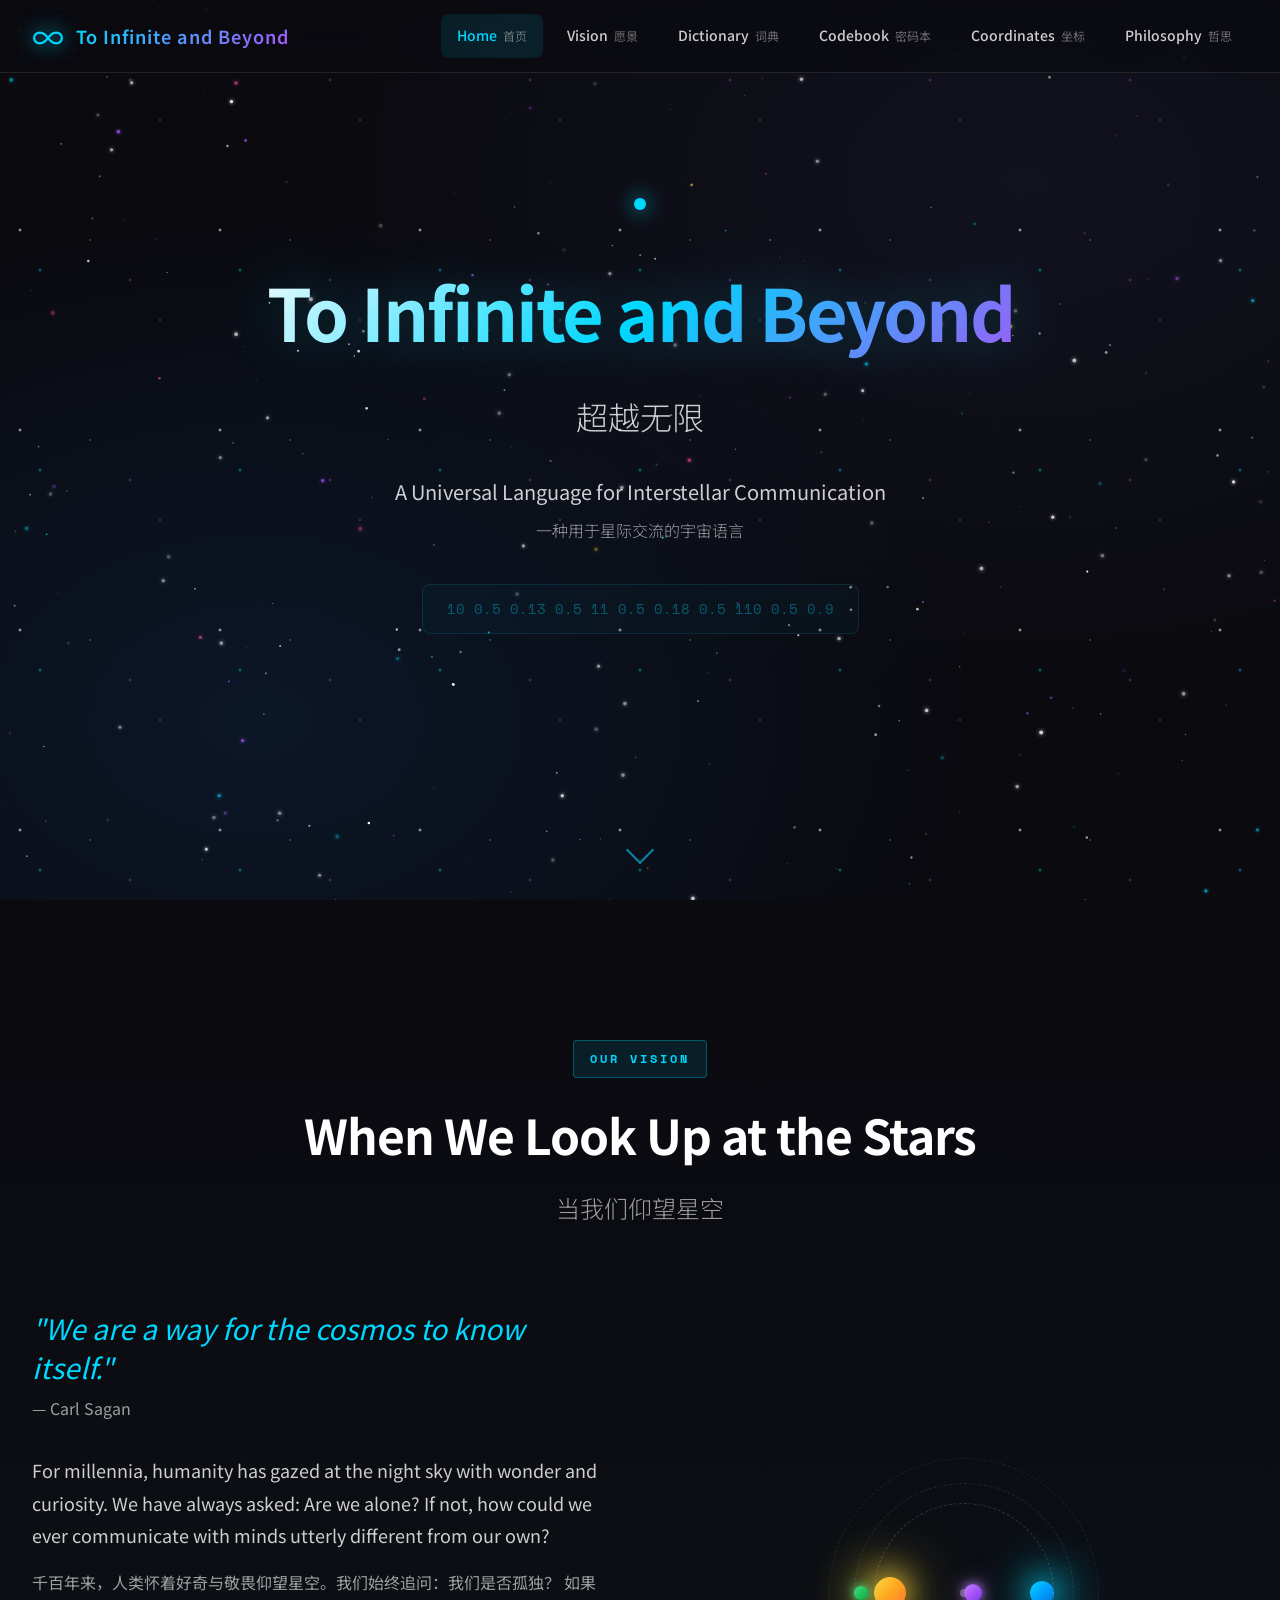
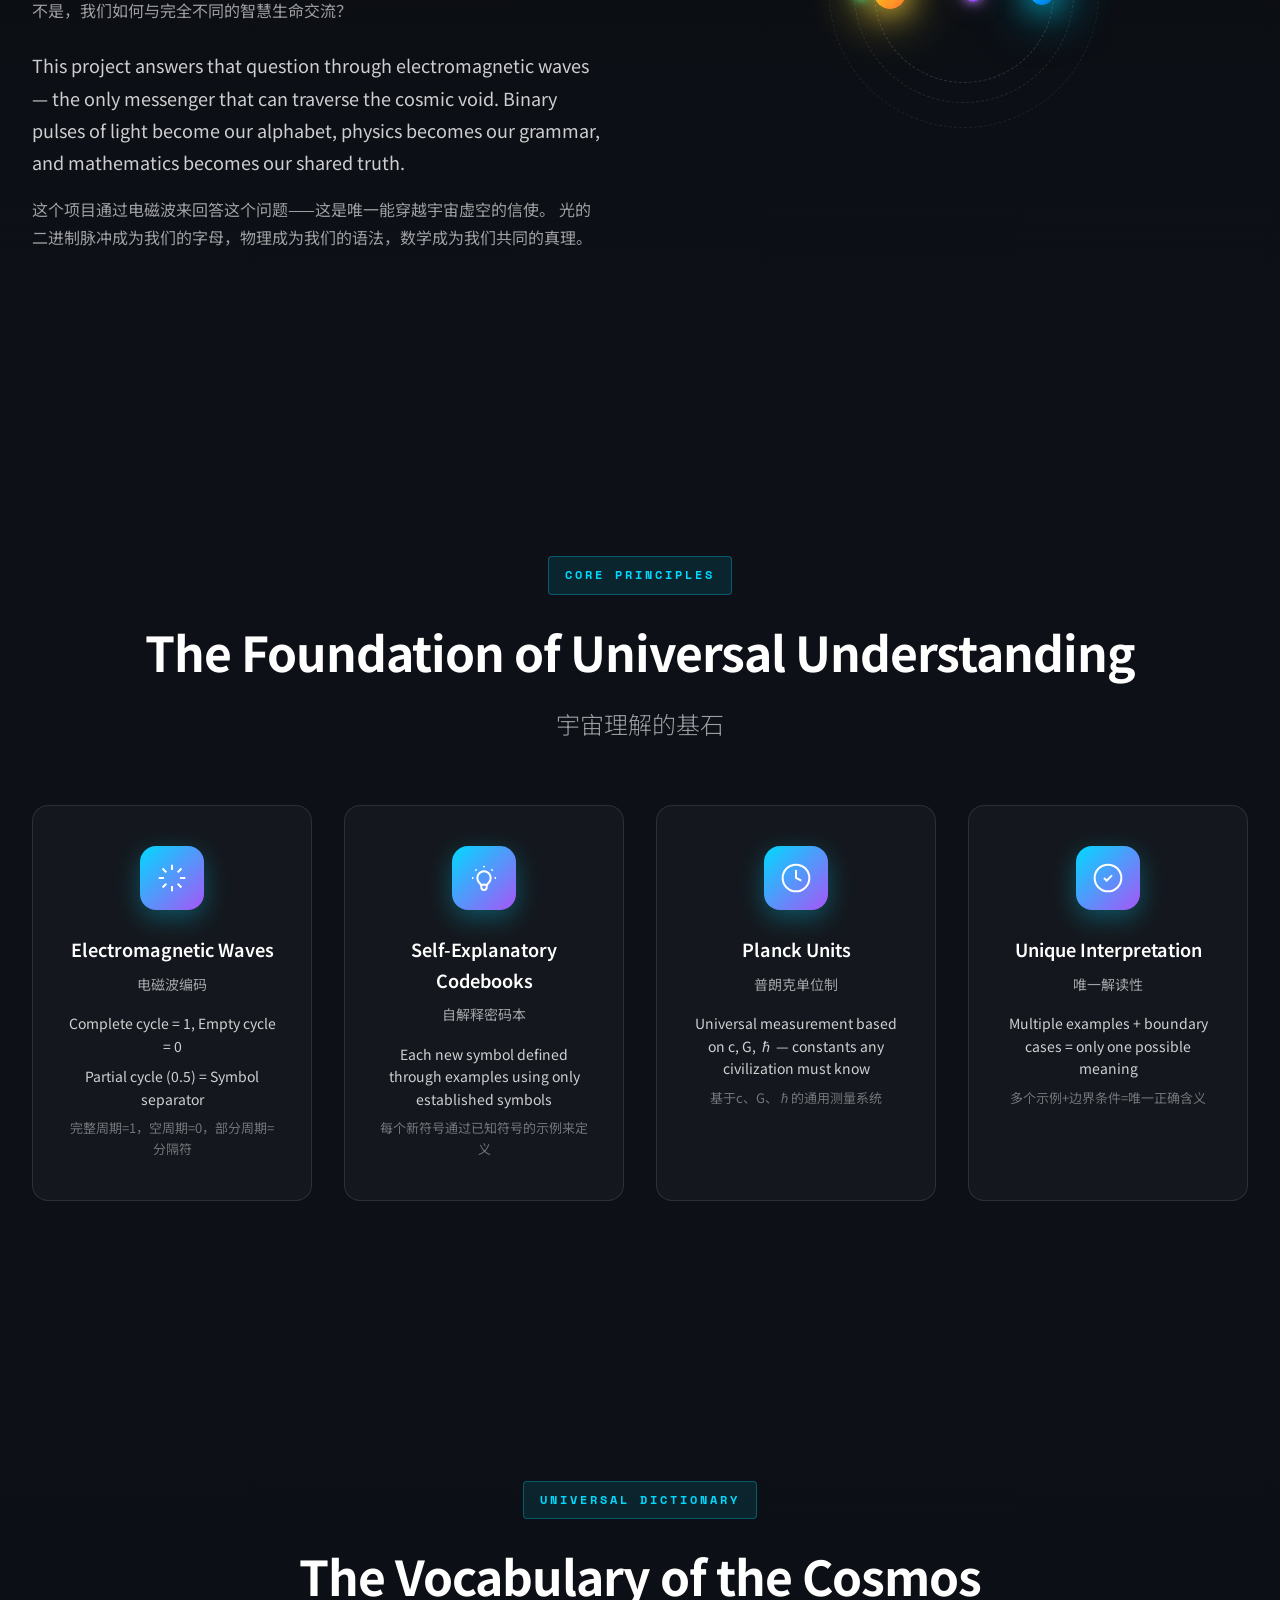
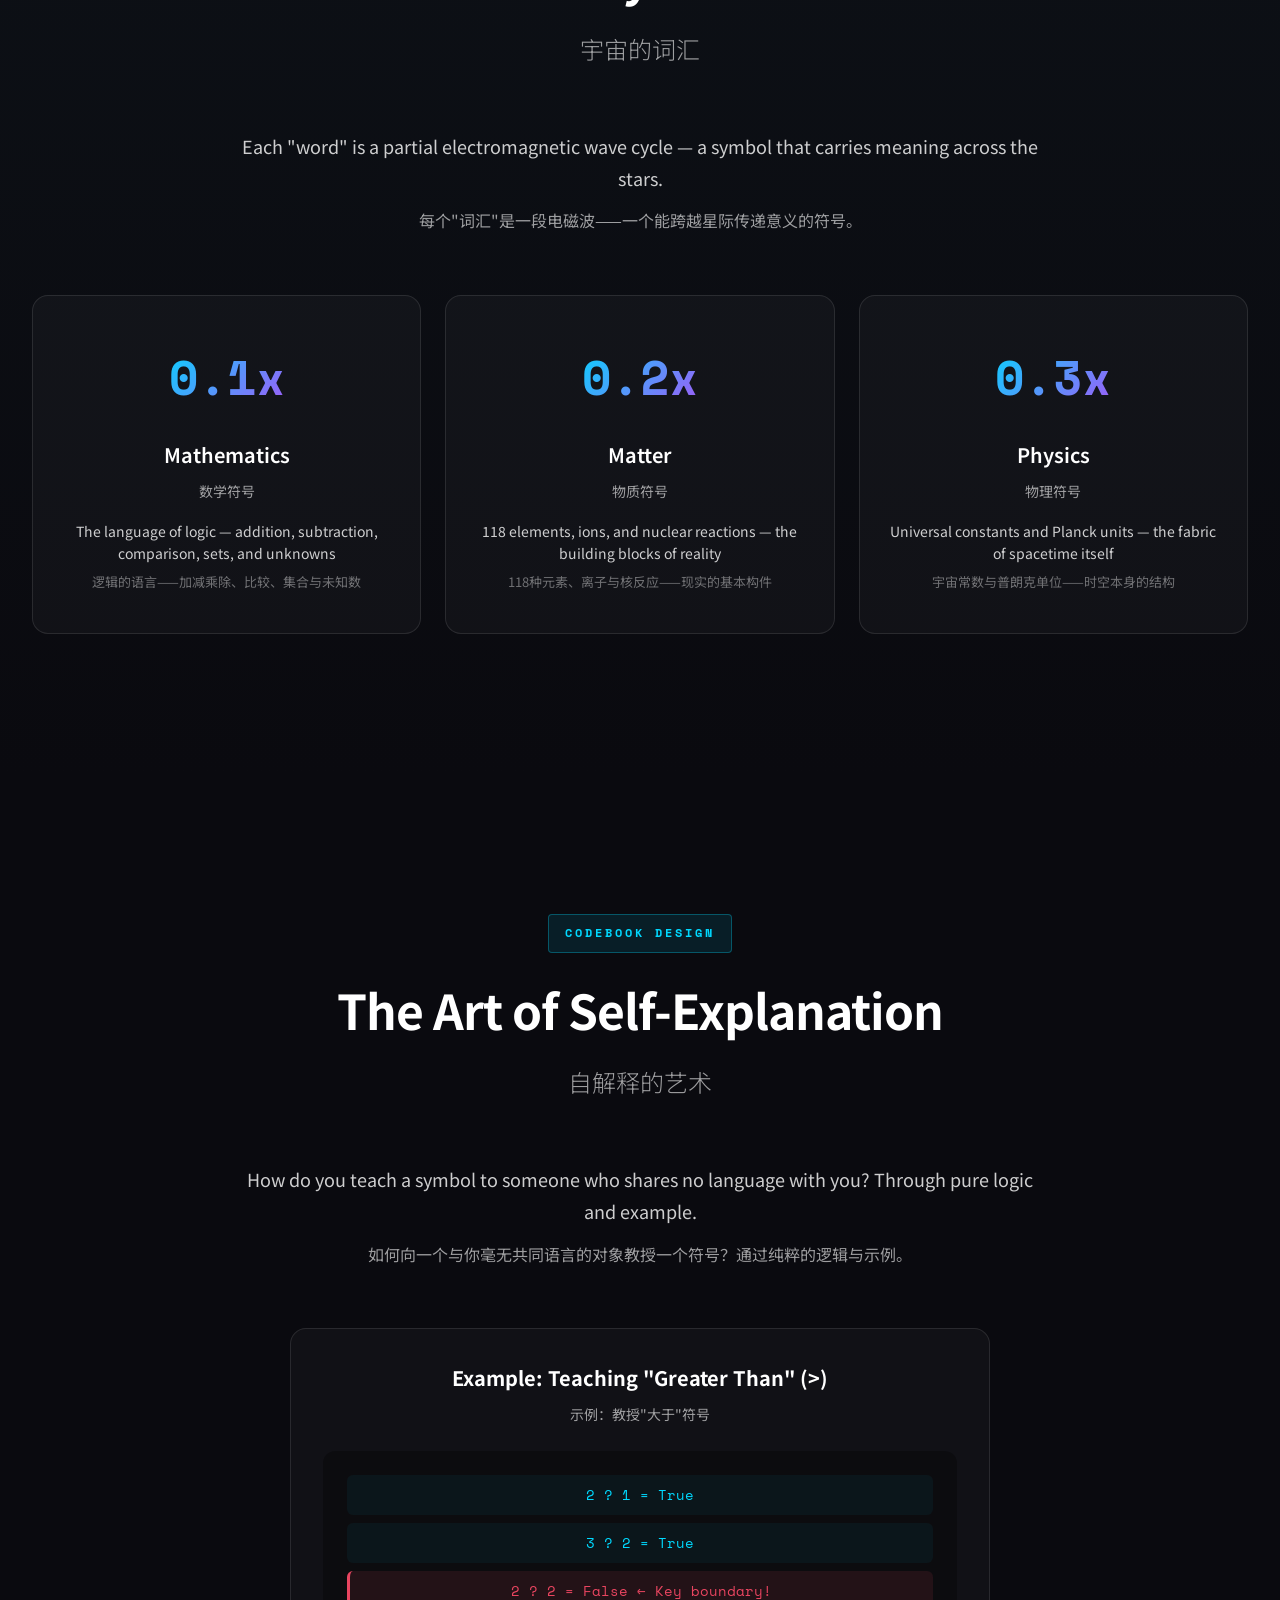
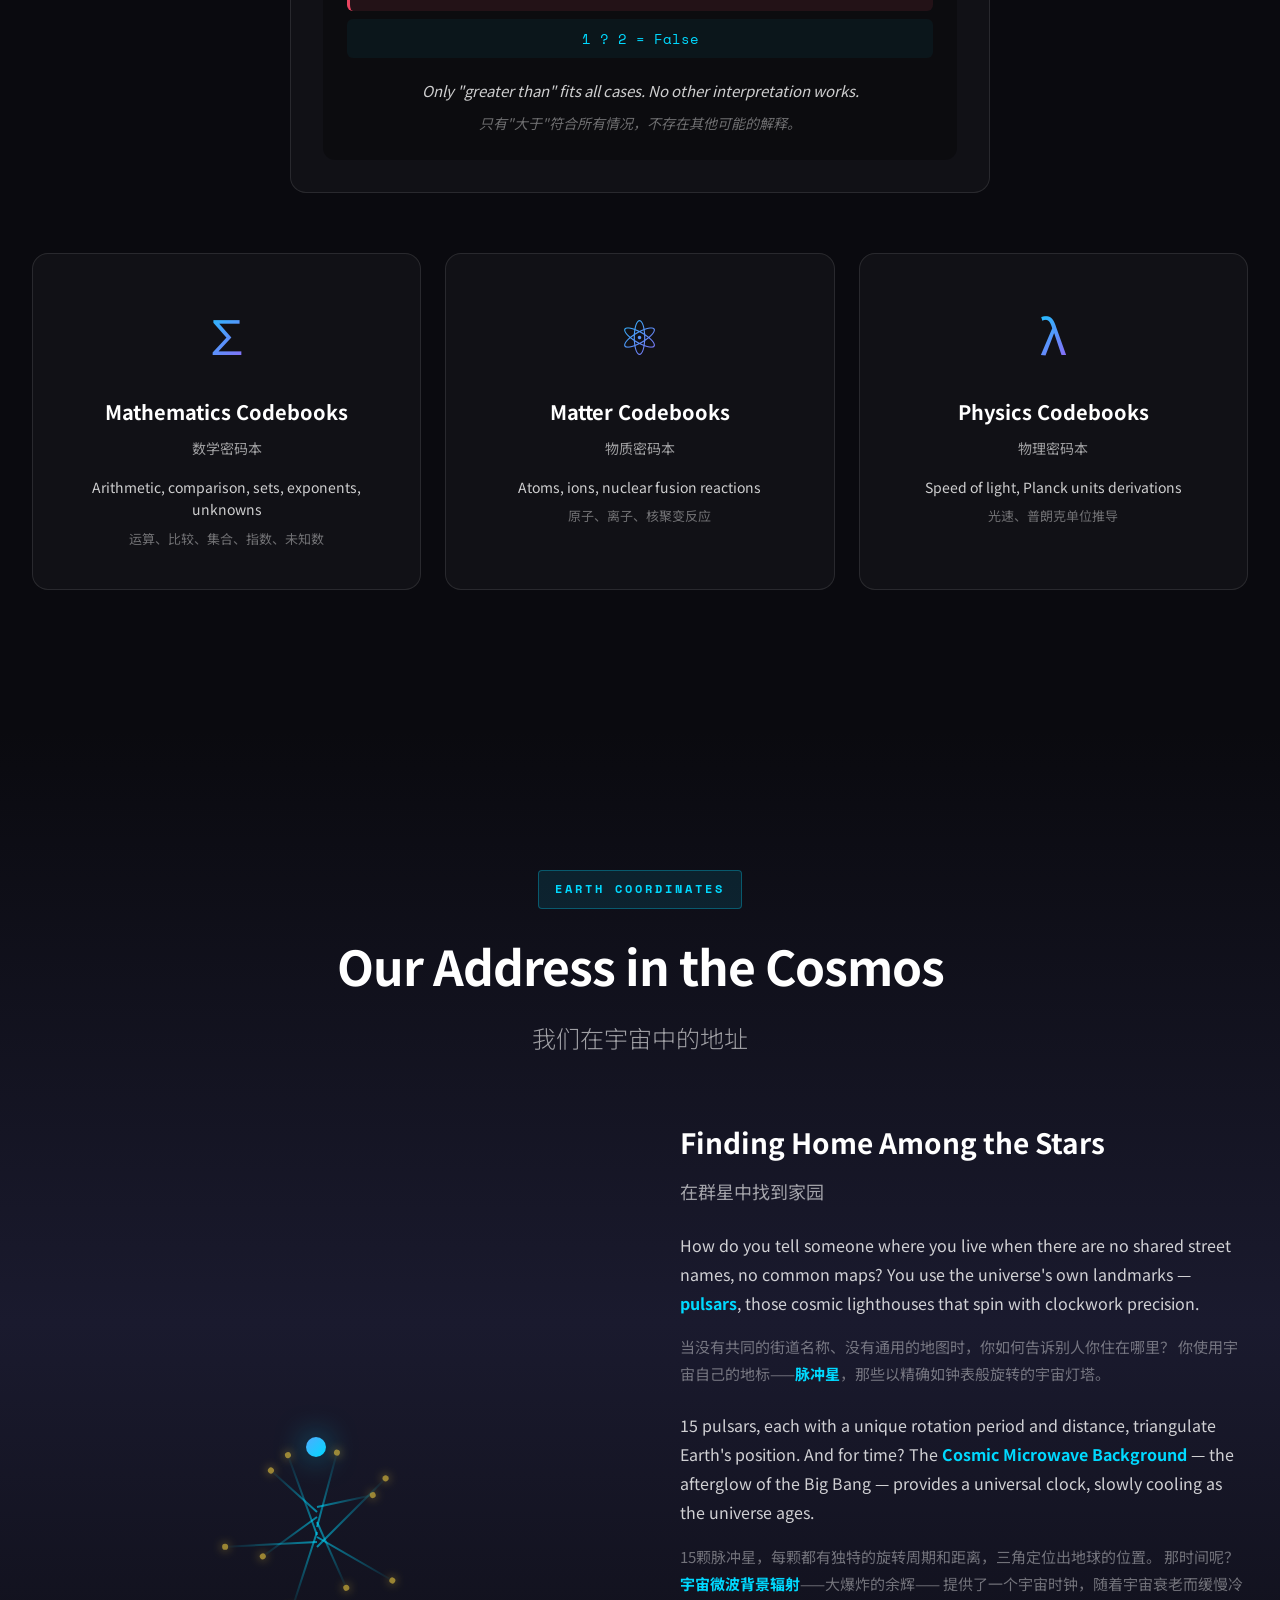
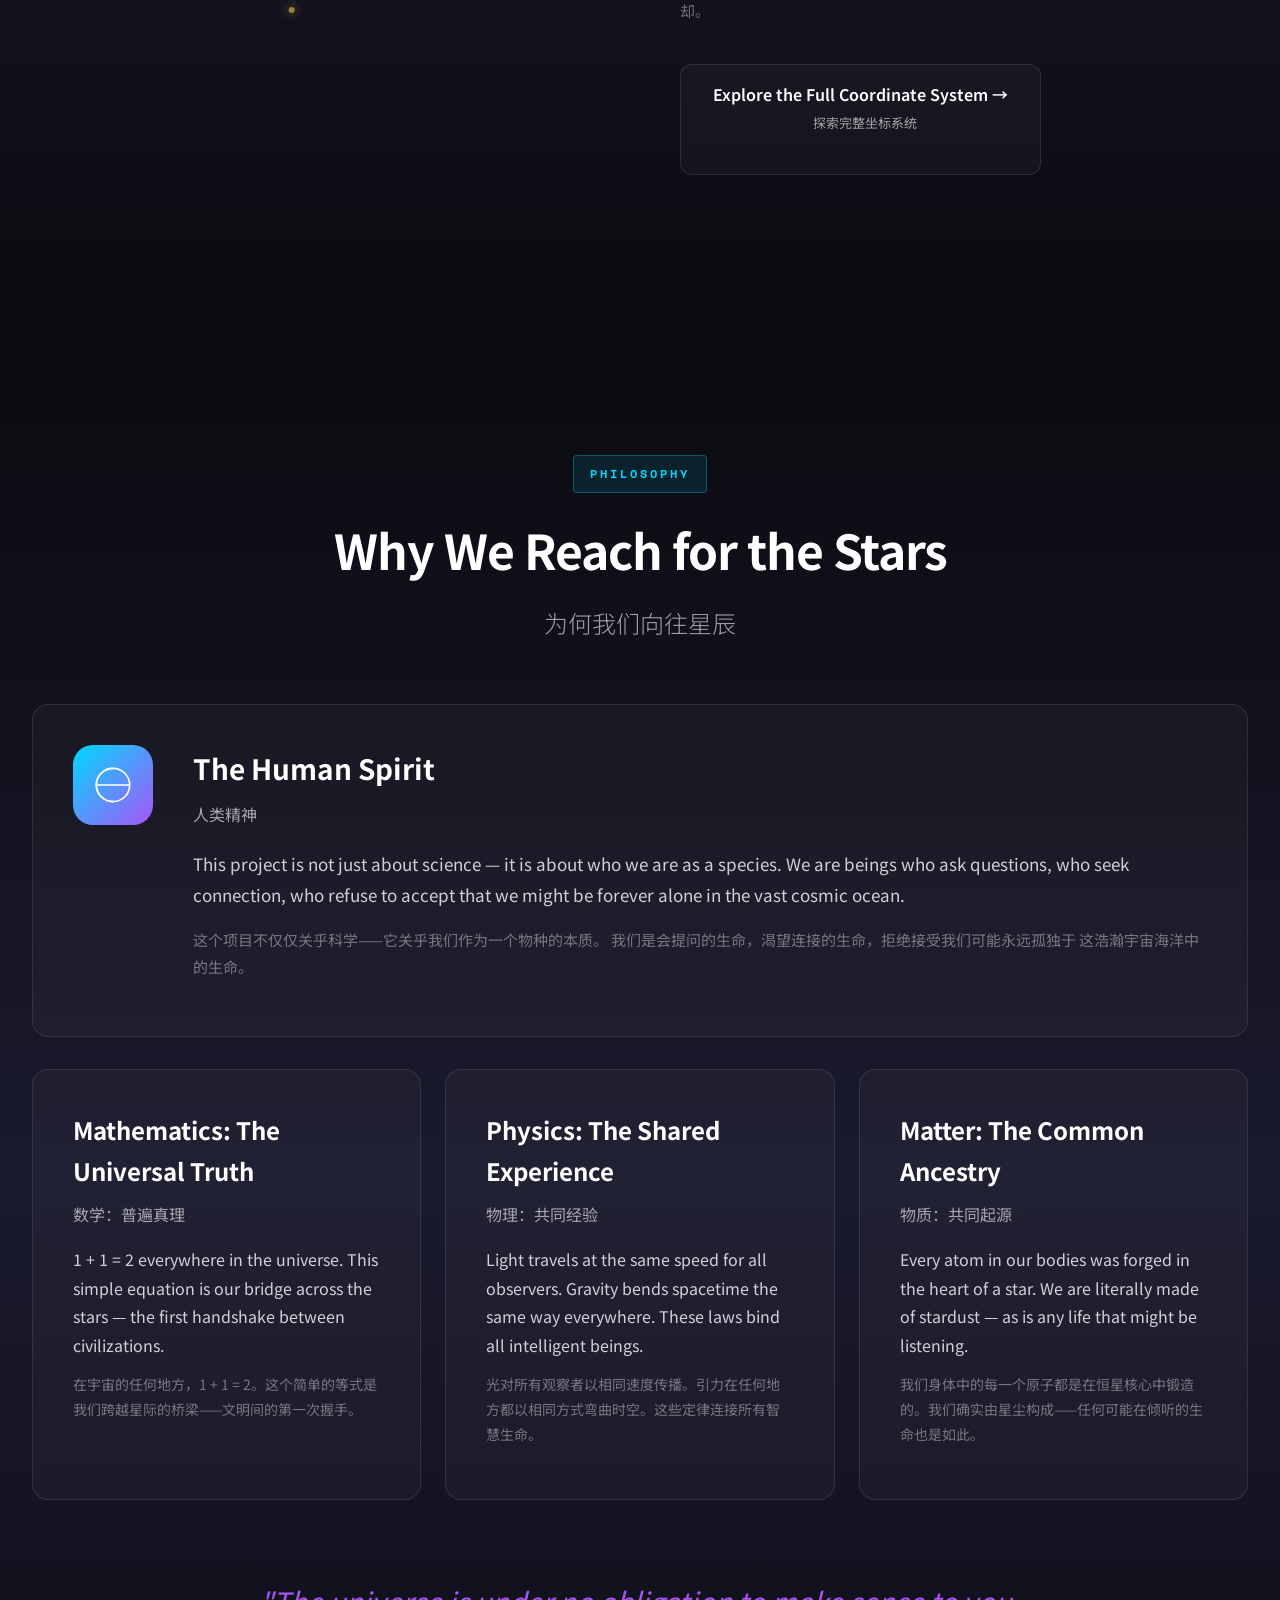
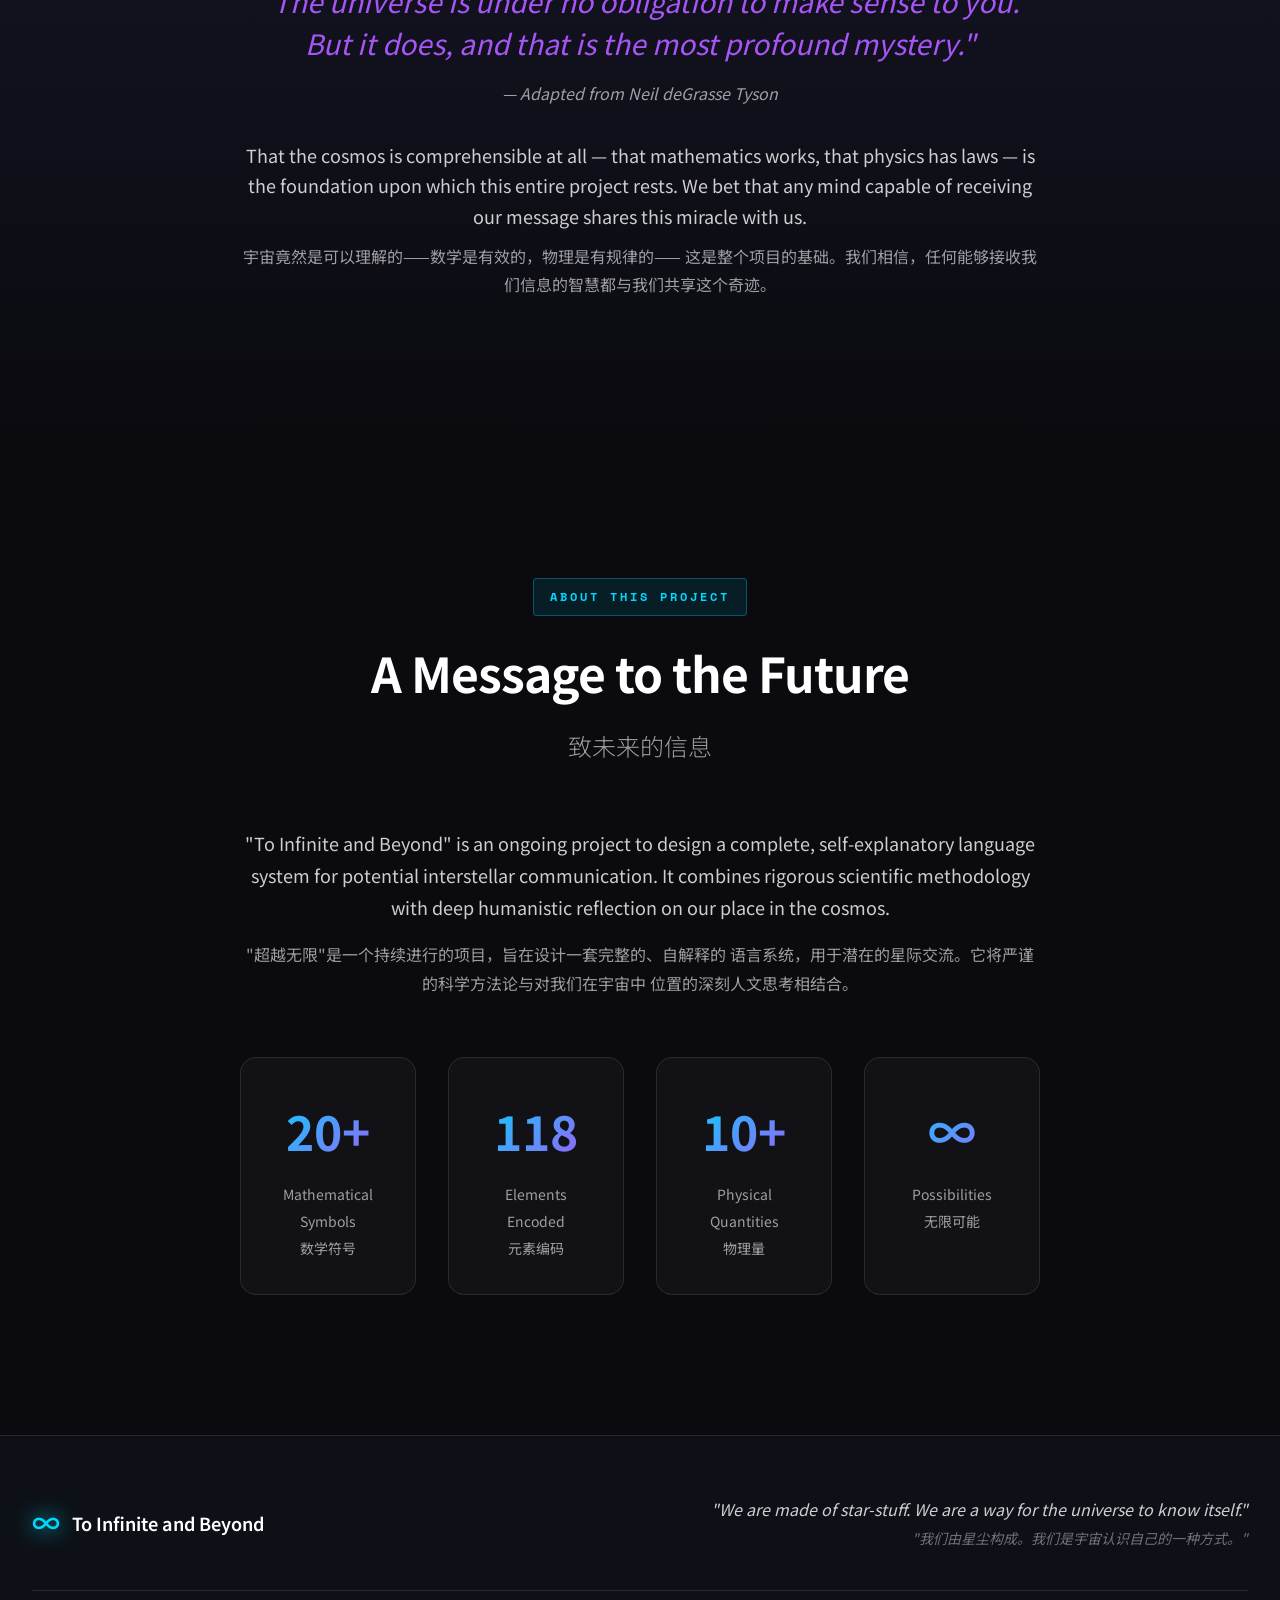
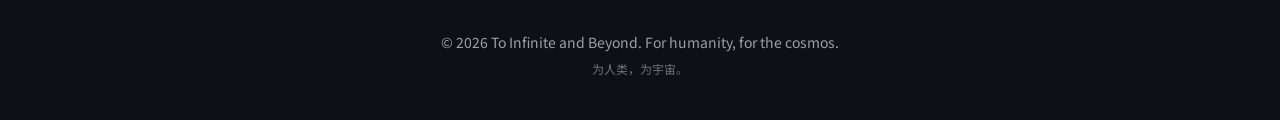
==== index.html @ b97107b9 "Add files via upload" ====
<!DOCTYPE html>
<html lang="en">
<head>
    <meta charset="UTF-8">
    <meta name="viewport" content="width=device-width, initial-scale=1.0">
    <title>To Infinite and Beyond | 超越无限</title>
    <link rel="stylesheet" href="style.css">
    <link href="https://fonts.googleapis.com/css2?family=Space+Mono:wght@400;700&family=Noto+Sans+SC:wght@300;400;500;700&display=swap" rel="stylesheet">
</head>
<body>
    <!-- Starfield Background -->
    <div class="starfield" id="starfield"></div>

    <!-- Navigation Bar -->
    <nav class="navbar">
        <div class="nav-container">
            <div class="logo">
                <a href="index.html">
                    <span class="logo-symbol">∞</span>
                    <span class="logo-text">To Infinite and Beyond</span>
                </a>
            </div>
            <ul class="nav-menu">
                <li class="nav-item"><a href="#home" class="nav-link active">Home <span class="nav-chinese">首页</span></a></li>
                <li class="nav-item"><a href="#vision" class="nav-link">Vision <span class="nav-chinese">愿景</span></a></li>
                <li class="nav-item"><a href="#dictionary" class="nav-link">Dictionary <span class="nav-chinese">词典</span></a></li>
                <li class="nav-item"><a href="#codebook" class="nav-link">Codebook <span class="nav-chinese">密码本</span></a></li>
                <li class="nav-item"><a href="#coordinates" class="nav-link">Coordinates <span class="nav-chinese">坐标</span></a></li>
                <li class="nav-item"><a href="#philosophy" class="nav-link">Philosophy <span class="nav-chinese">哲思</span></a></li>
            </ul>
            <div class="hamburger">
                <span class="bar"></span>
                <span class="bar"></span>
                <span class="bar"></span>
            </div>
        </div>
    </nav>

    <!-- Hero Section -->
    <section class="hero" id="home">
        <div class="hero-particles"></div>
        <div class="hero-content">
            <div class="signal-animation">
                <span class="signal-dot"></span>
                <span class="signal-wave"></span>
                <span class="signal-wave"></span>
                <span class="signal-wave"></span>
            </div>
            <h1 class="hero-title">To Infinite and Beyond</h1>
            <p class="hero-subtitle">超越无限</p>
            <div class="hero-tagline">
                <p class="hero-description">A Universal Language for Interstellar Communication</p>
                <p class="hero-description-cn">一种用于星际交流的宇宙语言</p>
            </div>
            <div class="binary-stream">
                <span>1 0.5 0.11 0.5 1 0.5 0.15 0.5 10 0.5 0.9</span>
            </div>
        </div>
        <div class="scroll-indicator">
            <span></span>
        </div>
    </section>

    <!-- Vision Section -->
    <section class="vision" id="vision">
        <div class="container">
            <div class="vision-header">
                <span class="section-label">Our Vision</span>
                <h2 class="section-title">When We Look Up at the Stars</h2>
                <p class="section-title-cn">当我们仰望星空</p>
            </div>
            <div class="vision-content">
                <div class="vision-text">
                    <p class="vision-quote">"We are a way for the cosmos to know itself."</p>
                    <p class="vision-quote-author">— Carl Sagan</p>
                    <p class="vision-description">
                        For millennia, humanity has gazed at the night sky with wonder and curiosity.
                        We have always asked: Are we alone? If not, how could we ever communicate
                        with minds utterly different from our own?
                    </p>
                    <p class="vision-description-cn">
                        千百年来，人类怀着好奇与敬畏仰望星空。我们始终追问：我们是否孤独？
                        如果不是，我们如何与完全不同的智慧生命交流？
                    </p>
                    <p class="vision-description">
                        This project answers that question through electromagnetic waves — the only
                        messenger that can traverse the cosmic void. Binary pulses of light become
                        our alphabet, physics becomes our grammar, and mathematics becomes our shared truth.
                    </p>
                    <p class="vision-description-cn">
                        这个项目通过电磁波来回答这个问题——这是唯一能穿越宇宙虚空的信使。
                        光的二进制脉冲成为我们的字母，物理成为我们的语法，数学成为我们共同的真理。
                    </p>
                </div>
                <div class="vision-visual">
                    <div class="binary-star-system">
                        <div class="binary-center"></div>
                        <!-- Binary stars orbit -->
                        <div class="binary-orbit">
                            <div class="star star-a"></div>
                            <div class="star star-b"></div>
                        </div>
                        <div class="binary-glow glow-a"></div>
                        <div class="binary-glow glow-b"></div>
                        <div class="orbit-trail orbit-trail-stars"></div>
                        <!-- Planet 1 - Inner orbit -->
                        <div class="planet-orbit planet-orbit-1">
                            <div class="planet planet-1"></div>
                        </div>
                        <div class="orbit-trail orbit-trail-planet-1"></div>
                        <!-- Planet 2 - Outer orbit -->
                        <div class="planet-orbit planet-orbit-2">
                            <div class="planet planet-2"></div>
                        </div>
                        <div class="orbit-trail orbit-trail-planet-2"></div>
                    </div>
                </div>
            </div>
        </div>
    </section>

    <!-- Core Principles Section -->
    <section class="principles" id="principles">
        <div class="container">
            <span class="section-label">Core Principles</span>
            <h2 class="section-title">The Foundation of Universal Understanding</h2>
            <p class="section-title-cn">宇宙理解的基石</p>

            <div class="principles-grid">
                <div class="principle-card" data-aos="fade-up">
                    <div class="card-glow"></div>
                    <div class="principle-icon">
                        <svg viewBox="0 0 24 24" fill="none" stroke="currentColor" stroke-width="1.5">
                            <path d="M12 2v4m0 12v4M4.93 4.93l2.83 2.83m8.48 8.48l2.83 2.83M2 12h4m12 0h4M4.93 19.07l2.83-2.83m8.48-8.48l2.83-2.83"/>
                        </svg>
                    </div>
                    <h3 class="principle-title">Electromagnetic Waves</h3>
                    <p class="principle-title-cn">电磁波编码</p>
                    <p class="principle-desc">Complete cycle = 1, Empty cycle = 0</p>
                    <p class="principle-desc">Partial cycle (0.5) = Symbol separator</p>
                    <p class="principle-desc-cn">完整周期=1，空周期=0，部分周期=分隔符</p>
                    <div class="card-border"></div>
                </div>

                <div class="principle-card" data-aos="fade-up" data-aos-delay="100">
                    <div class="card-glow"></div>
                    <div class="principle-icon">
                        <svg viewBox="0 0 24 24" fill="none" stroke="currentColor" stroke-width="1.5">
                            <path d="M9.663 17h4.673M12 3v1m6.364 1.636l-.707.707M21 12h-1M4 12H3m3.343-5.657l-.707-.707m2.828 9.9a5 5 0 117.072 0l-.548.547A3.374 3.374 0 0014 18.469V19a2 2 0 11-4 0v-.531c0-.895-.356-1.754-.988-2.386l-.548-.547z"/>
                        </svg>
                    </div>
                    <h3 class="principle-title">Self-Explanatory Codebooks</h3>
                    <p class="principle-title-cn">自解释密码本</p>
                    <p class="principle-desc">Each new symbol defined through examples using only established symbols</p>
                    <p class="principle-desc-cn">每个新符号通过已知符号的示例来定义</p>
                    <div class="card-border"></div>
                </div>

                <div class="principle-card" data-aos="fade-up" data-aos-delay="200">
                    <div class="card-glow"></div>
                    <div class="principle-icon">
                        <svg viewBox="0 0 24 24" fill="none" stroke="currentColor" stroke-width="1.5">
                            <circle cx="12" cy="12" r="10"/>
                            <path d="M12 6v6l4 2"/>
                        </svg>
                    </div>
                    <h3 class="principle-title">Planck Units</h3>
                    <p class="principle-title-cn">普朗克单位制</p>
                    <p class="principle-desc">Universal measurement based on c, G, ℏ — constants any civilization must know</p>
                    <p class="principle-desc-cn">基于c、G、ℏ的通用测量系统</p>
                    <div class="card-border"></div>
                </div>

                <div class="principle-card" data-aos="fade-up" data-aos-delay="300">
                    <div class="card-glow"></div>
                    <div class="principle-icon">
                        <svg viewBox="0 0 24 24" fill="none" stroke="currentColor" stroke-width="1.5">
                            <path d="M9 12l2 2 4-4"/>
                            <circle cx="12" cy="12" r="10"/>
                        </svg>
                    </div>
                    <h3 class="principle-title">Unique Interpretation</h3>
                    <p class="principle-title-cn">唯一解读性</p>
                    <p class="principle-desc">Multiple examples + boundary cases = only one possible meaning</p>
                    <p class="principle-desc-cn">多个示例+边界条件=唯一正确含义</p>
                    <div class="card-border"></div>
                </div>
            </div>
        </div>
    </section>

    <!-- Dictionary Section -->
    <section class="dictionary" id="dictionary">
        <div class="container">
            <span class="section-label">Universal Dictionary</span>
            <h2 class="section-title">The Vocabulary of the Cosmos</h2>
            <p class="section-title-cn">宇宙的词汇</p>
            <p class="section-intro">
                Each "word" is a partial electromagnetic wave cycle — a symbol that carries meaning across the stars.
                <span class="cn">每个"词汇"是一段电磁波——一个能跨越星际传递意义的符号。</span>
            </p>

            <div class="dictionary-links">
                <a href="mathematics.html" class="dictionary-card">
                    <div class="dict-card-glow"></div>
                    <div class="dict-icon">
                        <span class="dict-symbol">0.1x</span>
                    </div>
                    <div class="dict-content">
                        <h3>Mathematics</h3>
                        <p class="cn-title">数学符号</p>
                        <p class="dict-desc">The language of logic — addition, subtraction, comparison, sets, and unknowns</p>
                        <p class="dict-desc cn">逻辑的语言——加减乘除、比较、集合与未知数</p>
                    </div>
                    <div class="dict-arrow">→</div>
                </a>

                <a href="matter.html" class="dictionary-card">
                    <div class="dict-card-glow"></div>
                    <div class="dict-icon">
                        <span class="dict-symbol">0.2x</span>
                    </div>
                    <div class="dict-content">
                        <h3>Matter</h3>
                        <p class="cn-title">物质符号</p>
                        <p class="dict-desc">118 elements, ions, and nuclear reactions — the building blocks of reality</p>
                        <p class="dict-desc cn">118种元素、离子与核反应——现实的基本构件</p>
                    </div>
                    <div class="dict-arrow">→</div>
                </a>

                <a href="physics.html" class="dictionary-card">
                    <div class="dict-card-glow"></div>
                    <div class="dict-icon">
                        <span class="dict-symbol">0.3x</span>
                    </div>
                    <div class="dict-content">
                        <h3>Physics</h3>
                        <p class="cn-title">物理符号</p>
                        <p class="dict-desc">Universal constants and Planck units — the fabric of spacetime itself</p>
                        <p class="dict-desc cn">宇宙常数与普朗克单位——时空本身的结构</p>
                    </div>
                    <div class="dict-arrow">→</div>
                </a>
            </div>
        </div>
    </section>

    <!-- Codebook Section -->
    <section class="codebook" id="codebook">
        <div class="container">
            <span class="section-label">Codebook Design</span>
            <h2 class="section-title">The Art of Self-Explanation</h2>
            <p class="section-title-cn">自解释的艺术</p>
            <p class="section-intro">
                How do you teach a symbol to someone who shares no language with you? Through pure logic and example.
                <span class="cn">如何向一个与你毫无共同语言的对象教授一个符号？通过纯粹的逻辑与示例。</span>
            </p>

            <div class="codebook-preview">
                <div class="codebook-example-mini">
                    <h4>Example: Teaching "Greater Than" (>)</h4>
                    <p class="cn">示例：教授"大于"符号</p>
                    <div class="example-steps">
                        <div class="mini-step">
                            <code>2 ? 1 = True</code>
                            <code>3 ? 2 = True</code>
                            <code class="critical">2 ? 2 = False ← Key boundary!</code>
                            <code>1 ? 2 = False</code>
                        </div>
                        <p class="example-conclusion">Only "greater than" fits all cases. No other interpretation works.</p>
                        <p class="example-conclusion cn">只有"大于"符合所有情况，不存在其他可能的解释。</p>
                    </div>
                </div>
            </div>

            <div class="codebook-links">
                <a href="codebook-math.html" class="codebook-card">
                    <div class="cb-icon">∑</div>
                    <h3>Mathematics Codebooks</h3>
                    <p class="cn-title">数学密码本</p>
                    <p>Arithmetic, comparison, sets, exponents, unknowns</p>
                    <p class="cn">运算、比较、集合、指数、未知数</p>
                </a>

                <a href="codebook-matter.html" class="codebook-card">
                    <div class="cb-icon">⚛</div>
                    <h3>Matter Codebooks</h3>
                    <p class="cn-title">物质密码本</p>
                    <p>Atoms, ions, nuclear fusion reactions</p>
                    <p class="cn">原子、离子、核聚变反应</p>
                </a>

                <a href="codebook-physics.html" class="codebook-card">
                    <div class="cb-icon">λ</div>
                    <h3>Physics Codebooks</h3>
                    <p class="cn-title">物理密码本</p>
                    <p>Speed of light, Planck units derivations</p>
                    <p class="cn">光速、普朗克单位推导</p>
                </a>
            </div>
        </div>
    </section>

    <!-- Earth Coordinates Section -->
    <section class="coordinates" id="coordinates">
        <div class="container">
            <span class="section-label">Earth Coordinates</span>
            <h2 class="section-title">Our Address in the Cosmos</h2>
            <p class="section-title-cn">我们在宇宙中的地址</p>

            <div class="coordinates-content">
                <div class="coord-visual">
                    <div class="pulsar-map">
                        <div class="earth-center"></div>
                        <div class="pulsar-line" style="--angle: 15deg; --length: 80px;"></div>
                        <div class="pulsar-line" style="--angle: 45deg; --length: 100px;"></div>
                        <div class="pulsar-line" style="--angle: 78deg; --length: 60px;"></div>
                        <div class="pulsar-line" style="--angle: 120deg; --length: 90px;"></div>
                        <div class="pulsar-line" style="--angle: 156deg; --length: 75px;"></div>
                        <div class="pulsar-line" style="--angle: 198deg; --length: 85px;"></div>
                        <div class="pulsar-line" style="--angle: 234deg; --length: 70px;"></div>
                        <div class="pulsar-line" style="--angle: 267deg; --length: 95px;"></div>
                        <div class="pulsar-line" style="--angle: 312deg; --length: 65px;"></div>
                        <div class="pulsar-line" style="--angle: 340deg; --length: 88px;"></div>
                    </div>
                </div>
                <div class="coord-text">
                    <h3>Finding Home Among the Stars</h3>
                    <p class="cn-subtitle">在群星中找到家园</p>
                    <p>
                        How do you tell someone where you live when there are no shared street names,
                        no common maps? You use the universe's own landmarks — <strong>pulsars</strong>,
                        those cosmic lighthouses that spin with clockwork precision.
                    </p>
                    <p class="cn">
                        当没有共同的街道名称、没有通用的地图时，你如何告诉别人你住在哪里？
                        你使用宇宙自己的地标——<strong>脉冲星</strong>，那些以精确如钟表般旋转的宇宙灯塔。
                    </p>
                    <p>
                        15 pulsars, each with a unique rotation period and distance, triangulate Earth's position.
                        And for time? The <strong>Cosmic Microwave Background</strong> — the afterglow of the Big Bang —
                        provides a universal clock, slowly cooling as the universe ages.
                    </p>
                    <p class="cn">
                        15颗脉冲星，每颗都有独特的旋转周期和距离，三角定位出地球的位置。
                        那时间呢？<strong>宇宙微波背景辐射</strong>——大爆炸的余辉——
                        提供了一个宇宙时钟，随着宇宙衰老而缓慢冷却。
                    </p>
                    <a href="earth-coordinates.html" class="coord-link">
                        Explore the Full Coordinate System →
                        <span class="cn">探索完整坐标系统</span>
                    </a>
                </div>
            </div>
        </div>
    </section>

    <!-- Philosophy Section -->
    <section class="philosophy" id="philosophy">
        <div class="container">
            <span class="section-label">Philosophy</span>
            <h2 class="section-title">Why We Reach for the Stars</h2>
            <p class="section-title-cn">为何我们向往星辰</p>

            <div class="philosophy-content">
                <div class="philosophy-card main">
                    <div class="philosophy-icon">
                        <svg viewBox="0 0 24 24" fill="none" stroke="currentColor" stroke-width="1">
                            <circle cx="12" cy="12" r="10"/>
                            <path d="M12 2a10 10 0 0 0 0 20"/>
                            <path d="M2 12h20"/>
                        </svg>
                    </div>
                    <div class="philosophy-main-text">
                        <h3>The Human Spirit</h3>
                        <p class="cn-title">人类精神</p>
                        <p>
                            This project is not just about science — it is about who we are as a species.
                            We are beings who ask questions, who seek connection, who refuse to accept
                            that we might be forever alone in the vast cosmic ocean.
                        </p>
                        <p class="cn">
                            这个项目不仅仅关乎科学——它关乎我们作为一个物种的本质。
                            我们是会提问的生命，渴望连接的生命，拒绝接受我们可能永远孤独于
                            这浩瀚宇宙海洋中的生命。
                        </p>
                    </div>
                </div>

                <div class="philosophy-cards-row">
                    <div class="philosophy-card">
                        <h3>Mathematics: The Universal Truth</h3>
                        <p class="cn-title">数学：普遍真理</p>
                        <p>1 + 1 = 2 everywhere in the universe. This simple equation is our bridge across the stars — the first handshake between civilizations.</p>
                        <p class="cn">在宇宙的任何地方，1 + 1 = 2。这个简单的等式是我们跨越星际的桥梁——文明间的第一次握手。</p>
                    </div>
                    <div class="philosophy-card">
                        <h3>Physics: The Shared Experience</h3>
                        <p class="cn-title">物理：共同经验</p>
                        <p>Light travels at the same speed for all observers. Gravity bends spacetime the same way everywhere. These laws bind all intelligent beings.</p>
                        <p class="cn">光对所有观察者以相同速度传播。引力在任何地方都以相同方式弯曲时空。这些定律连接所有智慧生命。</p>
                    </div>
                    <div class="philosophy-card">
                        <h3>Matter: The Common Ancestry</h3>
                        <p class="cn-title">物质：共同起源</p>
                        <p>Every atom in our bodies was forged in the heart of a star. We are literally made of stardust — as is any life that might be listening.</p>
                        <p class="cn">我们身体中的每一个原子都是在恒星核心中锻造的。我们确实由星尘构成——任何可能在倾听的生命也是如此。</p>
                    </div>
                </div>
            </div>

            <div class="philosophy-quote">
                <blockquote>
                    "The universe is under no obligation to make sense to you.
                    But it does, and that is the most profound mystery."
                </blockquote>
                <cite>— Adapted from Neil deGrasse Tyson</cite>
                <p class="quote-reflection">
                    That the cosmos is comprehensible at all — that mathematics works,
                    that physics has laws — is the foundation upon which this entire project rests.
                    We bet that any mind capable of receiving our message shares this miracle with us.
                </p>
                <p class="quote-reflection cn">
                    宇宙竟然是可以理解的——数学是有效的，物理是有规律的——
                    这是整个项目的基础。我们相信，任何能够接收我们信息的智慧都与我们共享这个奇迹。
                </p>
            </div>
        </div>
    </section>

    <!-- About Section -->
    <section class="about" id="about">
        <div class="container">
            <span class="section-label">About This Project</span>
            <h2 class="section-title">A Message to the Future</h2>
            <p class="section-title-cn">致未来的信息</p>

            <div class="about-content">
                <p>
                    "To Infinite and Beyond" is an ongoing project to design a complete,
                    self-explanatory language system for potential interstellar communication.
                    It combines rigorous scientific methodology with deep humanistic reflection
                    on our place in the cosmos.
                </p>
                <p class="cn">
                    "超越无限"是一个持续进行的项目，旨在设计一套完整的、自解释的
                    语言系统，用于潜在的星际交流。它将严谨的科学方法论与对我们在宇宙中
                    位置的深刻人文思考相结合。
                </p>

                <div class="project-stats">
                    <div class="stat">
                        <span class="stat-number">20+</span>
                        <span class="stat-label">Mathematical Symbols<br>数学符号</span>
                    </div>
                    <div class="stat">
                        <span class="stat-number">118</span>
                        <span class="stat-label">Elements Encoded<br>元素编码</span>
                    </div>
                    <div class="stat">
                        <span class="stat-number">10+</span>
                        <span class="stat-label">Physical Quantities<br>物理量</span>
                    </div>
                    <div class="stat">
                        <span class="stat-number">∞</span>
                        <span class="stat-label">Possibilities<br>无限可能</span>
                    </div>
                </div>
            </div>
        </div>
    </section>

    <!-- Footer -->
    <footer class="footer">
        <div class="container">
            <div class="footer-content">
                <div class="footer-logo">
                    <span class="logo-symbol">∞</span>
                    <span>To Infinite and Beyond</span>
                </div>
                <div class="footer-message">
                    <p>"We are made of star-stuff. We are a way for the universe to know itself."</p>
                    <p class="cn">"我们由星尘构成。我们是宇宙认识自己的一种方式。"</p>
                </div>
            </div>
            <div class="footer-bottom">
                <p>&copy; 2026 To Infinite and Beyond. For humanity, for the cosmos.</p>
                <p class="cn">为人类，为宇宙。</p>
            </div>
        </div>
    </footer>

    <script src="script.js"></script>
</body>
</html>
---- style.css ----
/* Reset and Base Styles */
* {
    margin: 0;
    padding: 0;
    box-sizing: border-box;
}

:root {
    /* Cosmic color scheme */
    --cosmic-black: #0a0a0f;
    --deep-space: #0d1117;
    --nebula-purple: #1a1a2e;
    --star-blue: #16213e;
    --cosmic-blue: #0f3460;
    --bright-star: #e94560;
    --golden-star: #f4d03f;
    --aurora-green: #00d9ff;
    --aurora-purple: #a855f7;
    --nebula-pink: #ec4899;

    --text-primary: #ffffff;
    --text-secondary: rgba(255, 255, 255, 0.8);
    --text-muted: rgba(255, 255, 255, 0.6);
    --text-dim: rgba(255, 255, 255, 0.4);

    --bg-card: rgba(255, 255, 255, 0.03);
    --bg-card-hover: rgba(255, 255, 255, 0.08);
    --border-subtle: rgba(255, 255, 255, 0.1);
    --border-glow: rgba(0, 217, 255, 0.3);

    --shadow-glow: 0 0 40px rgba(0, 217, 255, 0.2);
    --shadow-card: 0 8px 32px rgba(0, 0, 0, 0.3);

    --transition: all 0.3s cubic-bezier(0.4, 0, 0.2, 1);
    --transition-slow: all 0.6s cubic-bezier(0.4, 0, 0.2, 1);

    --font-mono: 'Space Mono', 'Courier New', monospace;
    --font-sans: 'Noto Sans SC', -apple-system, BlinkMacSystemFont, 'Segoe UI', sans-serif;
}

html {
    scroll-behavior: smooth;
}

body {
    font-family: var(--font-sans);
    color: var(--text-primary);
    background: var(--cosmic-black);
    line-height: 1.7;
    overflow-x: hidden;
}

.container {
    max-width: 1280px;
    margin: 0 auto;
    padding: 0 32px;
}

/* Starfield Background */
.starfield {
    position: fixed;
    top: 0;
    left: 0;
    width: 100%;
    height: 100%;
    z-index: -1;
    background:
        radial-gradient(ellipse at 20% 80%, rgba(15, 52, 96, 0.3) 0%, transparent 50%),
        radial-gradient(ellipse at 80% 20%, rgba(26, 26, 46, 0.5) 0%, transparent 50%),
        radial-gradient(ellipse at 50% 50%, rgba(10, 10, 15, 1) 0%, var(--cosmic-black) 100%);
}

/* Navigation Bar */
.navbar {
    position: fixed;
    top: 0;
    width: 100%;
    background: rgba(10, 10, 15, 0.8);
    backdrop-filter: saturate(180%) blur(20px);
    -webkit-backdrop-filter: saturate(180%) blur(20px);
    border-bottom: 1px solid var(--border-subtle);
    z-index: 1000;
    transition: var(--transition);
}

.navbar.scrolled {
    background: rgba(10, 10, 15, 0.95);
    box-shadow: 0 4px 30px rgba(0, 0, 0, 0.5);
}

.nav-container {
    max-width: 1280px;
    margin: 0 auto;
    padding: 0 32px;
    display: flex;
    justify-content: space-between;
    align-items: center;
    height: 72px;
}

.logo a {
    display: flex;
    align-items: center;
    gap: 12px;
    text-decoration: none;
    color: var(--text-primary);
}

.logo-symbol {
    font-size: 32px;
    color: var(--aurora-green);
    text-shadow: 0 0 20px var(--aurora-green);
    animation: pulse 3s ease-in-out infinite;
}

@keyframes pulse {
    0%, 100% { opacity: 1; text-shadow: 0 0 20px var(--aurora-green); }
    50% { opacity: 0.8; text-shadow: 0 0 40px var(--aurora-green), 0 0 60px var(--aurora-purple); }
}

.logo-text {
    font-size: 18px;
    font-weight: 600;
    letter-spacing: 1px;
    background: linear-gradient(135deg, var(--aurora-green), var(--aurora-purple));
    -webkit-background-clip: text;
    -webkit-text-fill-color: transparent;
    background-clip: text;
}

.nav-menu {
    display: flex;
    list-style: none;
    gap: 8px;
    align-items: center;
}

.nav-link {
    color: var(--text-secondary);
    text-decoration: none;
    font-size: 14px;
    font-weight: 500;
    transition: var(--transition);
    padding: 10px 16px;
    border-radius: 8px;
    display: flex;
    align-items: center;
    gap: 6px;
}

.nav-chinese {
    font-size: 12px;
    color: var(--text-dim);
    font-weight: 400;
}

.nav-link:hover,
.nav-link.active {
    color: var(--aurora-green);
    background: rgba(0, 217, 255, 0.1);
}

/* Dropdown Menu */
.dropdown {
    position: relative;
}

.dropdown-content {
    display: none;
    position: absolute;
    top: 100%;
    left: 50%;
    transform: translateX(-50%);
    background: rgba(13, 17, 23, 0.95);
    backdrop-filter: blur(20px);
    min-width: 280px;
    box-shadow: var(--shadow-card);
    border-radius: 12px;
    padding: 12px;
    margin-top: 12px;
    border: 1px solid var(--border-subtle);
}

.dropdown-content a {
    display: flex;
    flex-direction: column;
    gap: 4px;
    padding: 12px 16px;
    color: var(--text-secondary);
    text-decoration: none;
    border-radius: 8px;
    transition: var(--transition);
}

.dropdown-en {
    font-size: 14px;
    font-weight: 500;
}

.dropdown-cn {
    font-size: 12px;
    color: var(--text-dim);
}

.dropdown-content a:hover {
    background: rgba(0, 217, 255, 0.1);
    color: var(--aurora-green);
}

.dropdown:hover .dropdown-content {
    display: block;
}

/* Hamburger Menu */
.hamburger {
    display: none;
    cursor: pointer;
    flex-direction: column;
    gap: 5px;
}

.bar {
    width: 24px;
    height: 2px;
    background: var(--aurora-green);
    transition: var(--transition);
    border-radius: 2px;
}

/* Hero Section */
.hero {
    min-height: 100vh;
    display: flex;
    align-items: center;
    justify-content: center;
    text-align: center;
    position: relative;
    overflow: hidden;
    padding-top: 72px;
}

.hero-particles {
    position: absolute;
    top: 0;
    left: 0;
    width: 100%;
    height: 100%;
    background-image:
        radial-gradient(2px 2px at 20px 30px, rgba(255,255,255,0.8), transparent),
        radial-gradient(2px 2px at 40px 70px, rgba(0,217,255,0.6), transparent),
        radial-gradient(1px 1px at 90px 40px, rgba(255,255,255,0.6), transparent),
        radial-gradient(2px 2px at 130px 80px, rgba(168,85,247,0.5), transparent),
        radial-gradient(1px 1px at 160px 120px, rgba(255,255,255,0.5), transparent);
    background-size: 200px 200px;
    animation: twinkle 8s ease-in-out infinite;
}

@keyframes twinkle {
    0%, 100% { opacity: 1; }
    50% { opacity: 0.5; }
}

.hero-content {
    position: relative;
    z-index: 1;
    max-width: 900px;
    padding: 0 32px;
}

.signal-animation {
    display: flex;
    align-items: center;
    justify-content: center;
    margin-bottom: 40px;
    position: relative;
}

.signal-dot {
    width: 12px;
    height: 12px;
    background: var(--aurora-green);
    border-radius: 50%;
    box-shadow: 0 0 20px var(--aurora-green);
}

.signal-wave {
    position: absolute;
    width: 40px;
    height: 40px;
    border: 2px solid var(--aurora-green);
    border-radius: 50%;
    opacity: 0;
    animation: wave 3s ease-out infinite;
}

.signal-wave:nth-child(2) { animation-delay: 0s; }
.signal-wave:nth-child(3) { animation-delay: 1s; }
.signal-wave:nth-child(4) { animation-delay: 2s; }

@keyframes wave {
    0% {
        width: 12px;
        height: 12px;
        opacity: 1;
    }
    100% {
        width: 120px;
        height: 120px;
        opacity: 0;
    }
}

.hero-title {
    font-size: 72px;
    font-weight: 700;
    margin-bottom: 16px;
    letter-spacing: -2px;
    background: linear-gradient(135deg, #ffffff 0%, var(--aurora-green) 50%, var(--aurora-purple) 100%);
    -webkit-background-clip: text;
    -webkit-text-fill-color: transparent;
    background-clip: text;
    animation: fadeInUp 1s ease;
    text-shadow: 0 0 60px rgba(0, 217, 255, 0.3);
}

.hero-subtitle {
    font-size: 32px;
    font-weight: 300;
    margin-bottom: 32px;
    color: var(--text-secondary);
    animation: fadeInUp 1s ease 0.2s backwards;
}

.hero-tagline {
    margin-bottom: 40px;
}

.hero-description {
    font-size: 20px;
    font-weight: 400;
    color: var(--text-secondary);
    animation: fadeInUp 1s ease 0.4s backwards;
    margin-bottom: 8px;
}

.hero-description-cn {
    font-size: 16px;
    font-weight: 300;
    color: var(--text-muted);
    animation: fadeInUp 1s ease 0.5s backwards;
}

.binary-stream {
    font-family: var(--font-mono);
    font-size: 14px;
    color: var(--aurora-green);
    opacity: 0.6;
    animation: fadeInUp 1s ease 0.6s backwards;
    padding: 12px 24px;
    background: rgba(0, 217, 255, 0.05);
    border: 1px solid rgba(0, 217, 255, 0.2);
    border-radius: 8px;
    display: inline-block;
}

@keyframes fadeInUp {
    from {
        opacity: 0;
        transform: translateY(40px);
    }
    to {
        opacity: 1;
        transform: translateY(0);
    }
}

/* Scroll Indicator */
.scroll-indicator {
    position: absolute;
    bottom: 40px;
    left: 50%;
    transform: translateX(-50%);
    animation: bounce 2s infinite;
}

.scroll-indicator span {
    display: block;
    width: 20px;
    height: 20px;
    border-right: 2px solid var(--aurora-green);
    border-bottom: 2px solid var(--aurora-green);
    transform: rotate(45deg);
    opacity: 0.6;
}

@keyframes bounce {
    0%, 20%, 50%, 80%, 100% { transform: translateX(-50%) translateY(0); }
    40% { transform: translateX(-50%) translateY(-10px); }
    60% { transform: translateX(-50%) translateY(-5px); }
}

/* Section Styles */
section {
    padding: 140px 0;
    position: relative;
}

.section-label {
    display: inline-block;
    font-family: var(--font-mono);
    font-size: 12px;
    font-weight: 700;
    text-transform: uppercase;
    letter-spacing: 3px;
    color: var(--aurora-green);
    margin-bottom: 16px;
    padding: 8px 16px;
    background: rgba(0, 217, 255, 0.1);
    border: 1px solid rgba(0, 217, 255, 0.3);
    border-radius: 4px;
}

.section-title {
    font-size: 48px;
    font-weight: 700;
    margin-bottom: 12px;
    letter-spacing: -1px;
    color: var(--text-primary);
}

.section-title-cn {
    font-size: 24px;
    color: var(--text-muted);
    font-weight: 300;
    margin-bottom: 60px;
}

/* Vision Section */
.vision {
    background: linear-gradient(180deg, var(--cosmic-black) 0%, var(--deep-space) 100%);
}

.vision-header {
    text-align: center;
    margin-bottom: 80px;
}

.vision-content {
    display: grid;
    grid-template-columns: 1fr 1fr;
    gap: 80px;
    align-items: center;
}

.vision-quote {
    font-size: 28px;
    font-style: italic;
    color: var(--aurora-green);
    margin-bottom: 8px;
    line-height: 1.4;
}

.vision-quote-author {
    font-size: 16px;
    color: var(--text-muted);
    margin-bottom: 32px;
}

.vision-description {
    font-size: 18px;
    color: var(--text-secondary);
    margin-bottom: 16px;
    line-height: 1.8;
}

.vision-description-cn {
    font-size: 16px;
    color: var(--text-muted);
    margin-bottom: 24px;
    line-height: 1.8;
}

/* Planet System Animation */
.vision-visual {
    display: flex;
    align-items: center;
    justify-content: center;
}

.planet-system {
    position: relative;
    width: 300px;
    height: 300px;
}

.central-star {
    position: absolute;
    top: 50%;
    left: 50%;
    width: 30px;
    height: 30px;
    background: radial-gradient(circle, var(--golden-star) 0%, var(--bright-star) 100%);
    border-radius: 50%;
    transform: translate(-50%, -50%);
    box-shadow: 0 0 40px var(--golden-star), 0 0 80px rgba(244, 208, 63, 0.5);
    animation: starPulse 4s ease-in-out infinite;
}

@keyframes starPulse {
    0%, 100% { box-shadow: 0 0 40px var(--golden-star), 0 0 80px rgba(244, 208, 63, 0.5); }
    50% { box-shadow: 0 0 60px var(--golden-star), 0 0 120px rgba(244, 208, 63, 0.7); }
}

.orbit {
    position: absolute;
    top: 50%;
    left: 50%;
    border: 1px solid rgba(255, 255, 255, 0.1);
    border-radius: 50%;
    transform: translate(-50%, -50%);
}

.orbit-1 { width: 100px; height: 100px; animation: orbit 8s linear infinite; }
.orbit-2 { width: 160px; height: 160px; animation: orbit 15s linear infinite; }
.orbit-3 { width: 240px; height: 240px; animation: orbit 25s linear infinite; }

@keyframes orbit {
    from { transform: translate(-50%, -50%) rotate(0deg); }
    to { transform: translate(-50%, -50%) rotate(360deg); }
}

.planet {
    position: absolute;
    border-radius: 50%;
}

.planet-1 {
    width: 10px;
    height: 10px;
    background: var(--aurora-green);
    top: -5px;
    left: 50%;
    transform: translateX(-50%);
    box-shadow: 0 0 10px var(--aurora-green);
}

.planet-2 {
    width: 14px;
    height: 14px;
    background: var(--aurora-purple);
    top: -7px;
    left: 50%;
    transform: translateX(-50%);
    box-shadow: 0 0 15px var(--aurora-purple);
}

.planet-3 {
    width: 18px;
    height: 18px;
    background: var(--nebula-pink);
    top: -9px;
    left: 50%;
    transform: translateX(-50%);
    box-shadow: 0 0 20px var(--nebula-pink);
}

/* Principles Section */
.principles {
    background: var(--deep-space);
    text-align: center;
}

.principles-grid {
    display: grid;
    grid-template-columns: repeat(auto-fit, minmax(280px, 1fr));
    gap: 32px;
    margin-top: 60px;
}

.principle-card {
    background: var(--bg-card);
    border: 1px solid var(--border-subtle);
    border-radius: 16px;
    padding: 40px 32px;
    text-align: center;
    transition: var(--transition-slow);
    position: relative;
    overflow: hidden;
}

.card-glow {
    position: absolute;
    top: -50%;
    left: -50%;
    width: 200%;
    height: 200%;
    background: radial-gradient(circle, rgba(0, 217, 255, 0.1) 0%, transparent 70%);
    opacity: 0;
    transition: var(--transition-slow);
}

.principle-card:hover {
    transform: translateY(-8px);
    border-color: var(--border-glow);
    box-shadow: var(--shadow-glow);
}

.principle-card:hover .card-glow {
    opacity: 1;
}

.card-border {
    position: absolute;
    inset: 0;
    border-radius: 16px;
    padding: 1px;
    background: linear-gradient(135deg, var(--aurora-green), var(--aurora-purple));
    -webkit-mask: linear-gradient(#fff 0 0) content-box, linear-gradient(#fff 0 0);
    -webkit-mask-composite: xor;
    mask-composite: exclude;
    opacity: 0;
    transition: var(--transition);
}

.principle-card:hover .card-border {
    opacity: 1;
}

.principle-icon {
    width: 64px;
    height: 64px;
    margin: 0 auto 24px;
    background: linear-gradient(135deg, var(--aurora-green), var(--aurora-purple));
    border-radius: 16px;
    display: flex;
    align-items: center;
    justify-content: center;
    color: white;
    box-shadow: 0 8px 24px rgba(0, 217, 255, 0.3);
}

.principle-icon svg {
    width: 32px;
    height: 32px;
}

.principle-title {
    font-size: 18px;
    font-weight: 600;
    margin-bottom: 8px;
    color: var(--text-primary);
}

.principle-title-cn {
    font-size: 14px;
    color: var(--text-muted);
    margin-bottom: 16px;
}

.principle-desc {
    font-size: 14px;
    color: var(--text-secondary);
    line-height: 1.6;
    margin-bottom: 8px;
}

.principle-desc-cn {
    font-size: 13px;
    color: var(--text-dim);
    line-height: 1.6;
}

/* Dictionary Section */
.dictionary {
    background: linear-gradient(180deg, var(--deep-space) 0%, var(--cosmic-black) 100%);
    text-align: center;
}

.dictionary-tabs {
    display: flex;
    justify-content: center;
    gap: 16px;
    margin-bottom: 48px;
    flex-wrap: wrap;
}

.tab-btn {
    font-family: var(--font-sans);
    font-size: 14px;
    font-weight: 500;
    padding: 12px 24px;
    background: transparent;
    border: 1px solid var(--border-subtle);
    border-radius: 8px;
    color: var(--text-secondary);
    cursor: pointer;
    transition: var(--transition);
}

.tab-btn:hover {
    border-color: var(--aurora-green);
    color: var(--aurora-green);
}

.tab-btn.active {
    background: rgba(0, 217, 255, 0.1);
    border-color: var(--aurora-green);
    color: var(--aurora-green);
}

.tab-panel {
    display: none;
}

.tab-panel.active {
    display: block;
    animation: fadeIn 0.5s ease;
}

@keyframes fadeIn {
    from { opacity: 0; transform: translateY(20px); }
    to { opacity: 1; transform: translateY(0); }
}

/* Symbol Grid */
.symbol-grid {
    display: grid;
    grid-template-columns: repeat(auto-fit, minmax(300px, 1fr));
    gap: 24px;
    text-align: left;
}

.symbol-card {
    background: var(--bg-card);
    border: 1px solid var(--border-subtle);
    border-radius: 12px;
    padding: 24px;
    transition: var(--transition);
}

.symbol-card:hover {
    border-color: var(--border-glow);
    background: var(--bg-card-hover);
}

.symbol-header {
    display: flex;
    align-items: center;
    gap: 16px;
    margin-bottom: 16px;
}

.symbol-code {
    font-family: var(--font-mono);
    font-size: 18px;
    font-weight: 700;
    color: var(--aurora-green);
    padding: 6px 12px;
    background: rgba(0, 217, 255, 0.1);
    border-radius: 6px;
}

.symbol-name {
    font-size: 16px;
    font-weight: 500;
    color: var(--text-primary);
}

.symbol-example {
    background: rgba(0, 0, 0, 0.3);
    border-radius: 8px;
    padding: 16px;
}

.symbol-example code {
    font-family: var(--font-mono);
    font-size: 12px;
    color: var(--aurora-green);
    display: block;
    margin-bottom: 8px;
    word-break: break-all;
}

.translation {
    font-size: 14px;
    color: var(--text-muted);
}

/* Elements Display */
.elements-display {
    text-align: left;
}

.element-intro {
    text-align: center;
    margin-bottom: 40px;
}

.element-intro p {
    font-size: 16px;
    color: var(--text-secondary);
    margin-bottom: 8px;
}

.element-intro .cn {
    font-size: 14px;
    color: var(--text-muted);
}

.periodic-preview {
    display: grid;
    gap: 24px;
}

.element-sample {
    background: var(--bg-card);
    border: 1px solid var(--border-subtle);
    border-radius: 12px;
    padding: 24px;
    display: grid;
    grid-template-columns: 60px 80px 1fr;
    gap: 16px;
    align-items: center;
    transition: var(--transition);
}

.element-sample:hover {
    border-color: var(--border-glow);
}

.element-number {
    font-family: var(--font-mono);
    font-size: 24px;
    font-weight: 700;
    color: var(--aurora-purple);
}

.element-symbol {
    font-size: 32px;
    font-weight: 700;
    color: var(--text-primary);
}

.element-name {
    font-size: 16px;
    color: var(--text-secondary);
}

.element-sample code {
    grid-column: 1 / -1;
    font-family: var(--font-mono);
    font-size: 11px;
    color: var(--aurora-green);
    background: rgba(0, 0, 0, 0.3);
    padding: 12px;
    border-radius: 6px;
    word-break: break-all;
}

/* Physics Constants */
.physics-constants {
    display: grid;
    grid-template-columns: repeat(auto-fit, minmax(350px, 1fr));
    gap: 24px;
    text-align: left;
}

.constant-card {
    background: var(--bg-card);
    border: 1px solid var(--border-subtle);
    border-radius: 12px;
    padding: 24px;
    display: flex;
    gap: 24px;
    align-items: flex-start;
    transition: var(--transition);
}

.constant-card:hover {
    border-color: var(--border-glow);
    background: var(--bg-card-hover);
}

.constant-symbol {
    font-size: 32px;
    font-weight: 300;
    color: var(--aurora-green);
    min-width: 50px;
    text-align: center;
}

.constant-info h4 {
    font-size: 16px;
    font-weight: 600;
    color: var(--text-primary);
    margin-bottom: 8px;
}

.constant-code {
    font-family: var(--font-mono);
    font-size: 12px;
    color: var(--aurora-purple);
    background: rgba(168, 85, 247, 0.1);
    padding: 4px 8px;
    border-radius: 4px;
    display: inline-block;
    margin-bottom: 12px;
}

.constant-info p {
    font-size: 14px;
    color: var(--text-secondary);
    line-height: 1.6;
}

.constant-info .cn {
    font-size: 13px;
    color: var(--text-dim);
    margin-top: 8px;
}

/* Codebook Section */
.codebook {
    background: var(--cosmic-black);
    text-align: center;
}

.codebook-example {
    background: var(--bg-card);
    border: 1px solid var(--border-subtle);
    border-radius: 16px;
    padding: 48px;
    text-align: left;
    max-width: 800px;
    margin: 0 auto;
}

.codebook-header {
    margin-bottom: 32px;
}

.codebook-header h3 {
    font-size: 24px;
    color: var(--text-primary);
    margin-bottom: 8px;
}

.codebook-header .cn {
    font-size: 16px;
    color: var(--text-muted);
}

.codebook-steps {
    display: flex;
    flex-direction: column;
    gap: 24px;
    margin-bottom: 32px;
}

.step {
    display: flex;
    gap: 24px;
    padding: 24px;
    background: rgba(0, 0, 0, 0.3);
    border-radius: 12px;
    border-left: 3px solid var(--aurora-green);
}

.step.critical {
    border-left-color: var(--bright-star);
    background: rgba(233, 69, 96, 0.1);
}

.step-number {
    font-family: var(--font-mono);
    font-size: 24px;
    font-weight: 700;
    color: var(--aurora-green);
    min-width: 40px;
}

.step.critical .step-number {
    color: var(--bright-star);
}

.step-content {
    flex: 1;
}

.step-content code {
    font-family: var(--font-mono);
    font-size: 12px;
    color: var(--aurora-green);
    display: block;
    margin-bottom: 8px;
    word-break: break-all;
}

.step-content p {
    font-size: 16px;
    color: var(--text-primary);
    margin-bottom: 8px;
}

.step-note {
    font-size: 13px;
    color: var(--text-muted);
    font-style: italic;
}

.step-note.critical-note {
    color: var(--bright-star);
    font-weight: 500;
}

.codebook-conclusion {
    padding-top: 24px;
    border-top: 1px solid var(--border-subtle);
}

.codebook-conclusion p {
    font-size: 16px;
    color: var(--text-secondary);
    line-height: 1.7;
    margin-bottom: 12px;
}

.codebook-conclusion .cn {
    font-size: 14px;
    color: var(--text-muted);
}

/* Philosophy Section */
.philosophy {
    background: linear-gradient(180deg, var(--cosmic-black) 0%, var(--nebula-purple) 50%, var(--cosmic-black) 100%);
    text-align: center;
}

.philosophy-content {
    margin-bottom: 80px;
}

.philosophy-card {
    background: var(--bg-card);
    border: 1px solid var(--border-subtle);
    border-radius: 16px;
    padding: 40px;
    text-align: left;
    transition: var(--transition);
}

.philosophy-card:hover {
    border-color: var(--border-glow);
}

.philosophy-card.main {
    margin-bottom: 32px;
    display: flex;
    gap: 40px;
    align-items: flex-start;
}

.philosophy-icon {
    min-width: 80px;
    height: 80px;
    background: linear-gradient(135deg, var(--aurora-green), var(--aurora-purple));
    border-radius: 20px;
    display: flex;
    align-items: center;
    justify-content: center;
    color: white;
}

.philosophy-icon svg {
    width: 40px;
    height: 40px;
}

.philosophy-card h3 {
    font-size: 24px;
    color: var(--text-primary);
    margin-bottom: 8px;
}

.philosophy-card .cn-title {
    font-size: 16px;
    color: var(--text-muted);
    margin-bottom: 16px;
}

.philosophy-card p {
    font-size: 16px;
    color: var(--text-secondary);
    line-height: 1.8;
    margin-bottom: 12px;
}

.philosophy-card .cn {
    font-size: 14px;
    color: var(--text-dim);
}

.philosophy-cards-row {
    display: grid;
    grid-template-columns: repeat(3, 1fr);
    gap: 24px;
}

.philosophy-quote {
    max-width: 800px;
    margin: 0 auto;
    text-align: center;
}

.philosophy-quote blockquote {
    font-size: 28px;
    font-style: italic;
    color: var(--aurora-purple);
    margin-bottom: 16px;
    line-height: 1.5;
}

.philosophy-quote cite {
    font-size: 16px;
    color: var(--text-muted);
    display: block;
    margin-bottom: 32px;
}

.quote-reflection {
    font-size: 18px;
    color: var(--text-secondary);
    line-height: 1.7;
}

.quote-reflection.cn {
    font-size: 16px;
    color: var(--text-muted);
    margin-top: 12px;
}

/* Coordinates Section */
.coordinates {
    background: var(--cosmic-black);
    text-align: center;
}

.coordinates-content {
    display: grid;
    grid-template-columns: 1fr 1fr;
    gap: 60px;
    align-items: center;
    margin-top: 48px;
}

.coord-visual {
    display: flex;
    justify-content: center;
    align-items: center;
}

.pulsar-map {
    position: relative;
    width: 320px;
    height: 320px;
}

.earth-center {
    position: absolute;
    top: 50%;
    left: 50%;
    width: 24px;
    height: 24px;
    background: linear-gradient(135deg, #4facfe, #00f2fe);
    border-radius: 50%;
    transform: translate(-50%, -50%);
    box-shadow: 0 0 30px rgba(79, 172, 254, 0.6), 0 0 60px rgba(0, 242, 254, 0.3);
    animation: earthPulse 3s ease-in-out infinite;
}

@keyframes earthPulse {
    0%, 100% { box-shadow: 0 0 30px rgba(79, 172, 254, 0.6), 0 0 60px rgba(0, 242, 254, 0.3); transform: translate(-50%, -50%) scale(1); }
    50% { box-shadow: 0 0 40px rgba(79, 172, 254, 0.8), 0 0 80px rgba(0, 242, 254, 0.5); transform: translate(-50%, -50%) scale(1.1); }
}

.pulsar-line {
    position: absolute;
    top: 50%;
    left: 50%;
    width: 2px;
    height: var(--length, 80px);
    background: linear-gradient(to top, var(--aurora-green), transparent);
    transform-origin: bottom center;
    transform: rotate(var(--angle, 0deg));
    animation: pulsarBlink 2s ease-in-out infinite;
    animation-delay: calc(var(--angle) * 10ms);
}

.pulsar-line::after {
    content: '';
    position: absolute;
    top: 0;
    left: 50%;
    width: 8px;
    height: 8px;
    background: var(--aurora-green);
    border-radius: 50%;
    transform: translateX(-50%);
    box-shadow: 0 0 10px var(--aurora-green);
}

@keyframes pulsarBlink {
    0%, 100% { opacity: 0.4; }
    50% { opacity: 1; }
}

.coord-text {
    text-align: left;
}

.coord-text h3 {
    font-size: 28px;
    margin-bottom: 8px;
    color: var(--text-primary);
}

.coord-text .cn-subtitle {
    font-size: 16px;
    color: var(--text-muted);
    margin-bottom: 24px;
}

.coord-text p {
    font-size: 16px;
    color: var(--text-secondary);
    line-height: 1.8;
    margin-bottom: 16px;
}

.coord-text .cn {
    font-size: 15px;
    color: var(--text-dim);
    margin-bottom: 24px;
}

.coord-link {
    display: inline-flex;
    align-items: center;
    gap: 8px;
    color: var(--aurora-green);
    text-decoration: none;
    font-size: 16px;
    font-weight: 500;
    transition: var(--transition);
}

.coord-link:hover {
    transform: translateX(8px);
}

.coord-link .cn {
    font-size: 14px;
    color: var(--text-muted);
    margin-left: 8px;
}

@media (max-width: 1024px) {
    .coordinates-content {
        grid-template-columns: 1fr;
        gap: 48px;
    }

    .coord-text {
        text-align: center;
    }
}

@media (max-width: 768px) {
    .pulsar-map {
        width: 260px;
        height: 260px;
    }
}

/* About Section */
.about {
    background: var(--cosmic-black);
    text-align: center;
}

.about-content {
    max-width: 800px;
    margin: 0 auto;
}

.about-content > p {
    font-size: 18px;
    color: var(--text-secondary);
    line-height: 1.8;
    margin-bottom: 16px;
}

.about-content > .cn {
    font-size: 16px;
    color: var(--text-muted);
    margin-bottom: 60px;
}

.project-stats {
    display: grid;
    grid-template-columns: repeat(4, 1fr);
    gap: 32px;
}

.stat {
    padding: 32px;
    background: var(--bg-card);
    border: 1px solid var(--border-subtle);
    border-radius: 16px;
    transition: var(--transition);
}

.stat:hover {
    border-color: var(--border-glow);
    transform: translateY(-4px);
}

.stat-number {
    font-size: 48px;
    font-weight: 700;
    background: linear-gradient(135deg, var(--aurora-green), var(--aurora-purple));
    -webkit-background-clip: text;
    -webkit-text-fill-color: transparent;
    background-clip: text;
    display: block;
    margin-bottom: 8px;
}

.stat-label {
    font-size: 14px;
    color: var(--text-muted);
}

/* Footer */
.footer {
    background: var(--deep-space);
    padding: 60px 0 40px;
    border-top: 1px solid var(--border-subtle);
}

.footer-content {
    display: flex;
    justify-content: space-between;
    align-items: center;
    margin-bottom: 40px;
    padding-bottom: 40px;
    border-bottom: 1px solid var(--border-subtle);
}

.footer-logo {
    display: flex;
    align-items: center;
    gap: 12px;
    font-size: 18px;
    font-weight: 600;
    color: var(--text-primary);
}

.footer-logo .logo-symbol {
    font-size: 28px;
}

.footer-message {
    text-align: right;
}

.footer-message p {
    font-size: 16px;
    font-style: italic;
    color: var(--text-secondary);
}

.footer-message .cn {
    font-size: 14px;
    color: var(--text-dim);
    margin-top: 4px;
}

.footer-bottom {
    text-align: center;
}

.footer-bottom p {
    font-size: 14px;
    color: var(--text-muted);
}

.footer-bottom .cn {
    font-size: 12px;
    color: var(--text-dim);
    margin-top: 4px;
}

/* Responsive Design */
@media (max-width: 1024px) {
    .vision-content {
        grid-template-columns: 1fr;
        gap: 60px;
    }

    .philosophy-cards-row {
        grid-template-columns: 1fr;
    }

    .project-stats {
        grid-template-columns: repeat(2, 1fr);
    }
}

@media (max-width: 768px) {
    .hamburger {
        display: flex;
    }

    .nav-menu {
        position: fixed;
        left: -100%;
        top: 72px;
        flex-direction: column;
        background: rgba(10, 10, 15, 0.98);
        width: 100%;
        text-align: center;
        transition: var(--transition);
        padding: 24px 0;
        gap: 0;
    }

    .nav-menu.active {
        left: 0;
    }

    .nav-item {
        width: 100%;
        padding: 8px 0;
    }

    .nav-link {
        flex-direction: column;
        gap: 4px;
    }

    .dropdown-content {
        position: static;
        transform: none;
        margin-top: 8px;
    }

    .hero-title {
        font-size: 40px;
        letter-spacing: -1px;
    }

    .hero-subtitle {
        font-size: 24px;
    }

    .hero-description {
        font-size: 16px;
    }

    .section-title {
        font-size: 32px;
    }

    .section-title-cn {
        font-size: 18px;
    }

    section {
        padding: 80px 0;
    }

    .container {
        padding: 0 20px;
    }

    .philosophy-card.main {
        flex-direction: column;
        gap: 24px;
    }

    .codebook-example {
        padding: 24px;
    }

    .step {
        flex-direction: column;
        gap: 16px;
    }

    .footer-content {
        flex-direction: column;
        gap: 24px;
        text-align: center;
    }

    .footer-message {
        text-align: center;
    }

    .project-stats {
        grid-template-columns: repeat(2, 1fr);
        gap: 16px;
    }

    .stat {
        padding: 24px 16px;
    }

    .stat-number {
        font-size: 36px;
    }
}

@media (max-width: 480px) {
    .hero-title {
        font-size: 32px;
    }

    .hero-subtitle {
        font-size: 20px;
    }

    .section-title {
        font-size: 28px;
    }

    .logo-text {
        font-size: 14px;
    }

    .binary-stream {
        font-size: 10px;
        padding: 8px 12px;
    }

    .physics-constants {
        grid-template-columns: 1fr;
    }

    .constant-card {
        flex-direction: column;
        text-align: center;
    }

    .element-sample {
        grid-template-columns: 50px 60px 1fr;
        gap: 12px;
    }

    .element-number {
        font-size: 18px;
    }

    .element-symbol {
        font-size: 24px;
    }

    .element-name {
        font-size: 14px;
    }
}

/* Animations for scroll */
[data-aos] {
    opacity: 0;
    transform: translateY(40px);
    transition: var(--transition-slow);
}

[data-aos].aos-animate {
    opacity: 1;
    transform: translateY(0);
}

/* ============================================
   NEW STYLES FOR UPDATED DESIGN
   ============================================ */

/* Binary Translation */
.binary-translation {
    font-size: 14px;
    color: var(--text-muted);
    margin-top: 8px;
    font-family: var(--font-mono);
}

/* Section Intro */
.section-intro {
    text-align: center;
    font-size: 18px;
    color: var(--text-secondary);
    max-width: 800px;
    margin: 0 auto 60px;
    line-height: 1.8;
}

.section-intro .cn {
    display: block;
    font-size: 16px;
    color: var(--text-muted);
    margin-top: 12px;
}

/* Dictionary Section - Card Links */
.dictionary-links {
    display: grid;
    grid-template-columns: repeat(3, 1fr);
    gap: 24px;
}

.dictionary-card {
    display: flex;
    flex-direction: column;
    align-items: center;
    text-align: center;
    padding: 40px 24px;
    background: var(--bg-card);
    border: 1px solid var(--border-subtle);
    border-radius: 16px;
    text-decoration: none;
    color: var(--text-primary);
    transition: var(--transition-slow);
    position: relative;
    overflow: hidden;
}

.dictionary-card:hover {
    border-color: var(--border-glow);
    background: var(--bg-card-hover);
    transform: translateY(-8px);
    box-shadow: var(--shadow-glow);
}

.dict-card-glow {
    display: none;
}

.dict-icon {
    width: auto;
    height: auto;
    min-width: unset;
    background: none;
    border-radius: 0;
    display: flex;
    align-items: center;
    justify-content: center;
    border: none;
    margin-bottom: 20px;
}

.dict-symbol {
    font-family: var(--font-mono);
    font-size: 48px;
    font-weight: 700;
    background: linear-gradient(135deg, var(--aurora-green), var(--aurora-purple));
    -webkit-background-clip: text;
    -webkit-text-fill-color: transparent;
    background-clip: text;
}

.dict-content {
    flex: 1;
    display: flex;
    flex-direction: column;
    align-items: center;
}

.dict-content h3 {
    font-size: 20px;
    font-weight: 600;
    margin-bottom: 8px;
}

.dict-content .cn-title {
    font-size: 14px;
    color: var(--text-muted);
    margin-bottom: 16px;
}

.dict-preview {
    display: flex;
    flex-wrap: wrap;
    gap: 8px;
    margin-bottom: 16px;
    justify-content: center;
}

.preview-item {
    font-family: var(--font-mono);
    font-size: 11px;
    padding: 3px 8px;
    background: rgba(0, 217, 255, 0.1);
    border: 1px solid rgba(0, 217, 255, 0.2);
    border-radius: 4px;
    color: var(--aurora-green);
}

.dict-desc {
    font-size: 14px;
    color: var(--text-secondary);
    line-height: 1.6;
}

.dict-desc.cn {
    font-size: 13px;
    color: var(--text-dim);
    margin-top: 8px;
}

.dict-arrow {
    display: none;
}

/* Codebook Section */
.codebook-preview {
    max-width: 700px;
    margin: 0 auto 60px;
}

.codebook-example-mini {
    background: var(--bg-card);
    border: 1px solid var(--border-subtle);
    border-radius: 16px;
    padding: 32px;
}

.codebook-example-mini h4 {
    font-size: 20px;
    margin-bottom: 8px;
    color: var(--text-primary);
}

.codebook-example-mini > .cn {
    font-size: 14px;
    color: var(--text-muted);
    margin-bottom: 24px;
}

.example-steps {
    background: rgba(0, 0, 0, 0.3);
    border-radius: 12px;
    padding: 24px;
}

.mini-step {
    display: flex;
    flex-direction: column;
    gap: 8px;
    margin-bottom: 20px;
}

.mini-step code {
    font-family: var(--font-mono);
    font-size: 14px;
    color: var(--aurora-green);
    padding: 8px 12px;
    background: rgba(0, 217, 255, 0.05);
    border-radius: 6px;
}

.mini-step code.critical {
    color: var(--bright-star);
    background: rgba(233, 69, 96, 0.1);
    border-left: 3px solid var(--bright-star);
}

.example-conclusion {
    font-size: 15px;
    color: var(--text-secondary);
    font-style: italic;
}

.example-conclusion.cn {
    font-size: 14px;
    color: var(--text-dim);
    margin-top: 8px;
}

/* Codebook Links */
.codebook-links {
    display: grid;
    grid-template-columns: repeat(3, 1fr);
    gap: 24px;
}

.codebook-card {
    display: flex;
    flex-direction: column;
    align-items: center;
    text-align: center;
    padding: 40px 24px;
    background: var(--bg-card);
    border: 1px solid var(--border-subtle);
    border-radius: 16px;
    text-decoration: none;
    color: var(--text-primary);
    transition: var(--transition-slow);
}

.codebook-card:hover {
    border-color: var(--border-glow);
    background: var(--bg-card-hover);
    transform: translateY(-8px);
    box-shadow: var(--shadow-glow);
}

.cb-icon {
    font-size: 48px;
    margin-bottom: 20px;
    background: linear-gradient(135deg, var(--aurora-green), var(--aurora-purple));
    -webkit-background-clip: text;
    -webkit-text-fill-color: transparent;
    background-clip: text;
}

.codebook-card h3 {
    font-size: 20px;
    margin-bottom: 8px;
}

.codebook-card .cn-title {
    font-size: 14px;
    color: var(--text-muted);
    margin-bottom: 16px;
}

.codebook-card p {
    font-size: 14px;
    color: var(--text-secondary);
    line-height: 1.6;
}

.codebook-card .cn {
    font-size: 13px;
    color: var(--text-dim);
    margin-top: 8px;
}

/* Coordinates Section */
.coordinates {
    background: linear-gradient(180deg, var(--cosmic-black) 0%, var(--nebula-purple) 50%, var(--cosmic-black) 100%);
}

.coordinates-content {
    display: grid;
    grid-template-columns: 1fr 1fr;
    gap: 80px;
    align-items: center;
}

.coord-visual {
    display: flex;
    align-items: center;
    justify-content: center;
}

.pulsar-map {
    position: relative;
    width: 280px;
    height: 280px;
}

.earth-center {
    position: absolute;
    top: 50%;
    left: 50%;
    width: 20px;
    height: 20px;
    background: linear-gradient(135deg, #4facfe, #00d9ff);
    border-radius: 50%;
    transform: translate(-50%, -50%);
    box-shadow: 0 0 30px rgba(0, 217, 255, 0.6);
    animation: earthPulse 3s ease-in-out infinite;
}

@keyframes earthPulse {
    0%, 100% { box-shadow: 0 0 30px rgba(0, 217, 255, 0.6); }
    50% { box-shadow: 0 0 50px rgba(0, 217, 255, 0.9); }
}

.pulsar-line {
    position: absolute;
    top: 50%;
    left: 50%;
    width: 2px;
    height: var(--length);
    background: linear-gradient(to top, var(--aurora-green), transparent);
    transform-origin: bottom center;
    transform: rotate(var(--angle));
    opacity: 0.6;
    animation: pulsarBlink 2s ease-in-out infinite;
}

.pulsar-line::after {
    content: '';
    position: absolute;
    top: 0;
    left: 50%;
    width: 6px;
    height: 6px;
    background: var(--golden-star);
    border-radius: 50%;
    transform: translateX(-50%);
    box-shadow: 0 0 10px var(--golden-star);
}

.pulsar-line:nth-child(2) { animation-delay: 0.1s; }
.pulsar-line:nth-child(3) { animation-delay: 0.2s; }
.pulsar-line:nth-child(4) { animation-delay: 0.3s; }
.pulsar-line:nth-child(5) { animation-delay: 0.4s; }
.pulsar-line:nth-child(6) { animation-delay: 0.5s; }
.pulsar-line:nth-child(7) { animation-delay: 0.6s; }
.pulsar-line:nth-child(8) { animation-delay: 0.7s; }
.pulsar-line:nth-child(9) { animation-delay: 0.8s; }
.pulsar-line:nth-child(10) { animation-delay: 0.9s; }
.pulsar-line:nth-child(11) { animation-delay: 1.0s; }

@keyframes pulsarBlink {
    0%, 100% { opacity: 0.4; }
    50% { opacity: 1; }
}

.coord-text h3 {
    font-size: 28px;
    margin-bottom: 8px;
}

.coord-text .cn-subtitle {
    font-size: 18px;
    color: var(--text-muted);
    margin-bottom: 24px;
}

.coord-text p {
    font-size: 16px;
    color: var(--text-secondary);
    line-height: 1.8;
    margin-bottom: 16px;
}

.coord-text .cn {
    font-size: 15px;
    color: var(--text-dim);
    margin-bottom: 24px;
}

.coord-text strong {
    color: var(--aurora-green);
}

.coord-link {
    display: inline-flex;
    flex-direction: column;
    gap: 4px;
    padding: 16px 32px;
    background: var(--bg-card);
    border: 1px solid var(--border-subtle);
    border-radius: 12px;
    color: var(--text-primary);
    text-decoration: none;
    font-weight: 600;
    font-size: 16px;
    transition: var(--transition);
    margin-top: 16px;
}

.coord-link:hover {
    transform: translateY(-4px);
    border-color: var(--border-glow);
    background: var(--bg-card-hover);
    box-shadow: var(--shadow-glow);
}

.coord-link .cn {
    font-size: 13px;
    font-weight: 400;
    color: var(--text-muted);
}

/* Philosophy Section Updates */
.philosophy-card.main {
    display: flex;
    gap: 40px;
    align-items: flex-start;
    margin-bottom: 32px;
}

.philosophy-main-text {
    flex: 1;
}

.philosophy-main-text h3 {
    font-size: 28px;
    margin-bottom: 8px;
}

.philosophy-main-text .cn-title {
    font-size: 16px;
    color: var(--text-muted);
    margin-bottom: 20px;
}

.philosophy-main-text p {
    font-size: 17px;
    line-height: 1.8;
    color: var(--text-secondary);
    margin-bottom: 16px;
}

.philosophy-main-text .cn {
    font-size: 15px;
    color: var(--text-dim);
}

/* Subpage Styles */
.subpage-hero {
    padding: 160px 0 80px;
    text-align: center;
    background: linear-gradient(180deg, var(--cosmic-black) 0%, var(--deep-space) 100%);
}

.subpage-hero h1 {
    font-size: 56px;
    margin-bottom: 16px;
    background: linear-gradient(135deg, var(--text-primary), var(--aurora-green));
    -webkit-background-clip: text;
    -webkit-text-fill-color: transparent;
    background-clip: text;
}

.subpage-hero .cn-title {
    font-size: 24px;
    color: var(--text-muted);
    margin-bottom: 24px;
}

.subpage-hero .intro {
    font-size: 18px;
    color: var(--text-secondary);
    max-width: 700px;
    margin: 0 auto;
    line-height: 1.8;
}

.subpage-hero .intro .cn {
    display: block;
    font-size: 16px;
    color: var(--text-dim);
    margin-top: 12px;
}

.back-link {
    display: inline-flex;
    align-items: center;
    gap: 8px;
    color: var(--aurora-green);
    text-decoration: none;
    font-size: 14px;
    margin-bottom: 40px;
    transition: var(--transition);
}

.back-link:hover {
    transform: translateX(-4px);
}

/* Symbol Table */
.symbol-table {
    padding: 80px 0;
}

.symbol-category {
    margin-bottom: 60px;
}

.symbol-category h3 {
    font-size: 24px;
    margin-bottom: 8px;
    color: var(--aurora-green);
}

.symbol-category .cn-subtitle {
    font-size: 16px;
    color: var(--text-muted);
    margin-bottom: 24px;
}

.symbol-list {
    display: grid;
    grid-template-columns: repeat(auto-fill, minmax(280px, 1fr));
    gap: 16px;
}

.symbol-item {
    display: flex;
    align-items: center;
    gap: 16px;
    padding: 16px 20px;
    background: var(--bg-card);
    border: 1px solid var(--border-subtle);
    border-radius: 12px;
    transition: var(--transition);
}

.symbol-item:hover {
    border-color: var(--border-glow);
    background: var(--bg-card-hover);
}

.symbol-item .code {
    font-family: var(--font-mono);
    font-size: 18px;
    font-weight: 700;
    color: var(--aurora-green);
    min-width: 60px;
}

.symbol-item .meaning {
    font-size: 16px;
    color: var(--text-primary);
}

.symbol-item .meaning .cn {
    font-size: 13px;
    color: var(--text-dim);
    display: block;
    margin-top: 2px;
}

/* Codebook Full Display */
.codebook-full {
    padding: 80px 0;
}

.codebook-section {
    margin-bottom: 80px;
}

.codebook-section h3 {
    font-size: 28px;
    margin-bottom: 8px;
}

.codebook-section .cn-subtitle {
    font-size: 16px;
    color: var(--text-muted);
    margin-bottom: 32px;
}

.codebook-entry {
    background: var(--bg-card);
    border: 1px solid var(--border-subtle);
    border-radius: 16px;
    padding: 32px;
    margin-bottom: 24px;
}

.codebook-entry h4 {
    font-size: 20px;
    margin-bottom: 16px;
    display: flex;
    align-items: center;
    gap: 12px;
}

.codebook-entry h4 .symbol-badge {
    font-family: var(--font-mono);
    font-size: 14px;
    padding: 4px 10px;
    background: rgba(0, 217, 255, 0.1);
    border: 1px solid var(--aurora-green);
    border-radius: 6px;
    color: var(--aurora-green);
}

.codebook-sequence {
    background: rgba(0, 0, 0, 0.4);
    border-radius: 12px;
    padding: 20px;
    margin-bottom: 16px;
}

.sequence-line {
    display: flex;
    flex-direction: column;
    gap: 8px;
    margin-bottom: 16px;
    padding-bottom: 16px;
    border-bottom: 1px solid var(--border-subtle);
}

.sequence-line:last-child {
    margin-bottom: 0;
    padding-bottom: 0;
    border-bottom: none;
}

.sequence-line code {
    font-family: var(--font-mono);
    font-size: 13px;
    color: var(--aurora-green);
    word-break: break-all;
    line-height: 1.6;
}

.sequence-line .translation {
    font-size: 14px;
    color: var(--text-secondary);
}

.sequence-line .translation .cn {
    color: var(--text-dim);
    margin-left: 8px;
}

.sequence-line.highlight {
    background: rgba(233, 69, 96, 0.1);
    padding: 12px;
    margin: -12px;
    margin-bottom: 16px;
    border-radius: 8px;
    border-left: 3px solid var(--bright-star);
}

.sequence-line.highlight code {
    color: var(--bright-star);
}

.codebook-explanation {
    font-size: 15px;
    color: var(--text-secondary);
    line-height: 1.7;
    padding: 16px;
    background: rgba(168, 85, 247, 0.05);
    border-left: 3px solid var(--aurora-purple);
    border-radius: 0 8px 8px 0;
}

.codebook-explanation .cn {
    display: block;
    font-size: 14px;
    color: var(--text-dim);
    margin-top: 8px;
}

/* Responsive Updates */
@media (max-width: 1024px) {
    .coordinates-content {
        grid-template-columns: 1fr;
        gap: 60px;
    }

    .codebook-links {
        grid-template-columns: 1fr;
    }
}

@media (max-width: 768px) {
    .dictionary-card {
        flex-direction: column;
        text-align: center;
        gap: 20px;
    }

    .dict-arrow {
        display: none;
    }

    .dict-preview {
        justify-content: center;
    }

    .philosophy-card.main {
        flex-direction: column;
    }

    .pulsar-map {
        width: 220px;
        height: 220px;
    }

    .subpage-hero h1 {
        font-size: 36px;
    }
}

@media (max-width: 480px) {
    .symbol-list {
        grid-template-columns: 1fr;
    }

    .codebook-entry {
        padding: 20px;
    }

    .codebook-sequence {
        padding: 16px;
    }
}

/* ============================================
   EARTH COORDINATES PAGE STYLES
   ============================================ */

/* Philosophy Introduction */
.coordinates-philosophy {
    padding: 80px 0;
    background: linear-gradient(180deg, var(--deep-space) 0%, var(--cosmic-black) 100%);
}

.philosophy-intro {
    text-align: center;
    max-width: 800px;
    margin: 0 auto;
}

.philosophy-icon-large {
    width: 120px;
    height: 120px;
    margin: 0 auto 32px;
    color: var(--aurora-green);
    opacity: 0.8;
}

.philosophy-icon-large svg {
    width: 100%;
    height: 100%;
}

.philosophy-intro blockquote {
    font-size: 24px;
    font-style: italic;
    color: var(--aurora-purple);
    margin-bottom: 16px;
    line-height: 1.5;
}

.philosophy-intro cite {
    font-size: 16px;
    color: var(--text-muted);
    display: block;
    margin-bottom: 40px;
}

.philosophy-text {
    font-size: 18px;
    color: var(--text-secondary);
    line-height: 1.8;
    margin-bottom: 20px;
}

.philosophy-text.cn {
    font-size: 16px;
    color: var(--text-dim);
    margin-bottom: 32px;
}

.philosophy-text strong {
    color: var(--aurora-green);
}

/* Spatial Coordinates Section */
.spatial-coordinates {
    padding: 100px 0;
    background: var(--cosmic-black);
}

.pulsar-intro {
    display: grid;
    grid-template-columns: 300px 1fr;
    gap: 60px;
    align-items: center;
    margin-bottom: 80px;
}

.pulsar-visual-large {
    position: relative;
    width: 280px;
    height: 280px;
    margin: 0 auto;
}

.pulsar-center {
    position: absolute;
    top: 50%;
    left: 50%;
    width: 20px;
    height: 20px;
    background: var(--golden-star);
    border-radius: 50%;
    transform: translate(-50%, -50%);
    box-shadow: 0 0 30px var(--golden-star);
    animation: pulsarPulse 1s ease-in-out infinite;
}

@keyframes pulsarPulse {
    0%, 100% { box-shadow: 0 0 30px var(--golden-star); transform: translate(-50%, -50%) scale(1); }
    50% { box-shadow: 0 0 50px var(--golden-star); transform: translate(-50%, -50%) scale(1.1); }
}

.pulsar-beam {
    position: absolute;
    top: 50%;
    left: 50%;
    width: 4px;
    height: 120px;
    background: linear-gradient(to top, var(--aurora-green), transparent);
    transform-origin: bottom center;
    animation: pulsarSpin 2s linear infinite;
}

.pulsar-beam.beam-1 {
    transform: rotate(0deg);
}

.pulsar-beam.beam-2 {
    transform: rotate(180deg);
}

@keyframes pulsarSpin {
    from { transform: rotate(0deg); }
    to { transform: rotate(360deg); }
}

.pulsar-ring {
    position: absolute;
    top: 50%;
    left: 50%;
    border: 1px solid rgba(0, 217, 255, 0.3);
    border-radius: 50%;
    transform: translate(-50%, -50%);
}

.pulsar-ring.ring-1 { width: 80px; height: 80px; }
.pulsar-ring.ring-2 { width: 160px; height: 160px; }
.pulsar-ring.ring-3 { width: 240px; height: 240px; }

.pulsar-text h3 {
    font-size: 28px;
    margin-bottom: 8px;
}

.pulsar-text .cn-subtitle {
    font-size: 16px;
    color: var(--text-muted);
    margin-bottom: 24px;
}

.pulsar-text p {
    font-size: 16px;
    color: var(--text-secondary);
    line-height: 1.8;
    margin-bottom: 16px;
}

.pulsar-text .cn {
    font-size: 15px;
    color: var(--text-dim);
    margin-bottom: 24px;
}

/* Pulsar Table */
.pulsar-table {
    background: var(--bg-card);
    border: 1px solid var(--border-subtle);
    border-radius: 20px;
    padding: 48px;
}

.pulsar-table h3 {
    font-size: 24px;
    margin-bottom: 8px;
    text-align: center;
}

.pulsar-table .cn-subtitle {
    font-size: 16px;
    color: var(--text-muted);
    text-align: center;
    margin-bottom: 16px;
}

.table-intro {
    text-align: center;
    font-size: 15px;
    color: var(--text-secondary);
    max-width: 700px;
    margin: 0 auto 40px;
    line-height: 1.7;
}

.table-intro .cn {
    display: block;
    font-size: 14px;
    color: var(--text-dim);
    margin-top: 8px;
}

.pulsar-list {
    display: grid;
    grid-template-columns: repeat(auto-fill, minmax(300px, 1fr));
    gap: 16px;
}

.pulsar-item {
    display: flex;
    align-items: flex-start;
    gap: 16px;
    padding: 20px;
    background: rgba(0, 0, 0, 0.3);
    border-radius: 12px;
    border: 1px solid var(--border-subtle);
    transition: var(--transition);
}

.pulsar-item:hover {
    border-color: var(--border-glow);
    background: rgba(0, 217, 255, 0.05);
}

.pulsar-number {
    font-family: var(--font-mono);
    font-size: 20px;
    font-weight: 700;
    color: var(--aurora-purple);
    min-width: 40px;
}

.pulsar-data {
    flex: 1;
}

.data-row {
    display: flex;
    align-items: center;
    gap: 12px;
    margin-bottom: 8px;
}

.data-row:last-child {
    margin-bottom: 0;
}

.data-label {
    font-size: 12px;
    color: var(--text-dim);
    min-width: 60px;
}

.data-row code {
    font-family: var(--font-mono);
    font-size: 13px;
    color: var(--aurora-green);
}

/* Temporal Coordinates Section */
.temporal-coordinates {
    padding: 100px 0;
    background: linear-gradient(180deg, var(--cosmic-black) 0%, var(--nebula-purple) 50%, var(--cosmic-black) 100%);
}

.cmb-content {
    display: grid;
    grid-template-columns: 350px 1fr;
    gap: 60px;
    align-items: center;
    margin-bottom: 80px;
}

.cmb-visual {
    display: flex;
    align-items: center;
    justify-content: center;
}

.cmb-sphere {
    position: relative;
    width: 280px;
    height: 280px;
    border-radius: 50%;
    background: radial-gradient(circle at 30% 30%, #3a2d7a, #1a1a2e, #0a0a0f);
    overflow: hidden;
    animation: cmbRotate 20s linear infinite;
}

@keyframes cmbRotate {
    from { transform: rotate(0deg); }
    to { transform: rotate(360deg); }
}

.cmb-glow {
    position: absolute;
    inset: -20px;
    border-radius: 50%;
    background: radial-gradient(circle, rgba(168, 85, 247, 0.3) 0%, transparent 70%);
    animation: cmbGlow 4s ease-in-out infinite;
}

@keyframes cmbGlow {
    0%, 100% { opacity: 0.5; }
    50% { opacity: 1; }
}

.cmb-pattern {
    position: absolute;
    inset: 0;
    border-radius: 50%;
    background-image:
        radial-gradient(ellipse at 20% 30%, rgba(233, 69, 96, 0.4) 0%, transparent 30%),
        radial-gradient(ellipse at 70% 60%, rgba(0, 217, 255, 0.3) 0%, transparent 25%),
        radial-gradient(ellipse at 40% 80%, rgba(168, 85, 247, 0.3) 0%, transparent 20%),
        radial-gradient(ellipse at 80% 20%, rgba(244, 208, 63, 0.2) 0%, transparent 15%),
        radial-gradient(ellipse at 50% 50%, rgba(255, 255, 255, 0.1) 0%, transparent 40%);
}

.cmb-text h3 {
    font-size: 28px;
    margin-bottom: 8px;
}

.cmb-text .cn-subtitle {
    font-size: 16px;
    color: var(--text-muted);
    margin-bottom: 24px;
}

.cmb-text p {
    font-size: 16px;
    color: var(--text-secondary);
    line-height: 1.8;
    margin-bottom: 16px;
}

.cmb-text .cn {
    font-size: 15px;
    color: var(--text-dim);
    margin-bottom: 24px;
}

.cmb-text strong {
    color: var(--aurora-green);
}

.cmb-encoding {
    background: var(--bg-card);
    border: 1px solid var(--border-subtle);
    border-radius: 12px;
    padding: 24px;
    margin-top: 24px;
}

.cmb-encoding h4 {
    font-size: 16px;
    margin-bottom: 8px;
}

.encoding-box {
    background: rgba(0, 0, 0, 0.4);
    border-radius: 8px;
    padding: 16px;
}

.encoding-box code {
    font-family: var(--font-mono);
    font-size: 12px;
    color: var(--aurora-green);
    display: block;
    margin-bottom: 12px;
    word-break: break-all;
    line-height: 1.6;
}

.encoding-box .translation {
    font-size: 14px;
    color: var(--text-secondary);
}

.encoding-box .translation.cn {
    font-size: 13px;
    color: var(--text-dim);
    margin-top: 4px;
}

/* Temporal Significance */
.temporal-significance {
    text-align: center;
}

.temporal-significance h3 {
    font-size: 24px;
    margin-bottom: 8px;
}

.temporal-significance .cn-subtitle {
    font-size: 16px;
    color: var(--text-muted);
    margin-bottom: 40px;
}

.significance-grid {
    display: grid;
    grid-template-columns: repeat(3, 1fr);
    gap: 24px;
}

.significance-card {
    background: var(--bg-card);
    border: 1px solid var(--border-subtle);
    border-radius: 16px;
    padding: 32px 24px;
    text-align: center;
    transition: var(--transition);
}

.significance-card:hover {
    border-color: var(--border-glow);
    transform: translateY(-4px);
}

.sig-icon {
    font-size: 40px;
    margin-bottom: 16px;
}

.significance-card h4 {
    font-size: 18px;
    margin-bottom: 12px;
    color: var(--aurora-green);
}

.significance-card p {
    font-size: 14px;
    color: var(--text-secondary);
    line-height: 1.6;
}

.significance-card .cn {
    font-size: 13px;
    color: var(--text-dim);
    margin-top: 8px;
}

/* Complete Address Section */
.complete-address {
    padding: 100px 0;
    background: var(--cosmic-black);
    text-align: center;
}

.address-summary {
    display: grid;
    grid-template-columns: repeat(2, 1fr);
    gap: 32px;
    max-width: 900px;
    margin: 0 auto;
}

.address-item {
    background: var(--bg-card);
    border: 1px solid var(--border-subtle);
    border-radius: 20px;
    padding: 40px;
    text-align: center;
    transition: var(--transition);
}

.address-item:hover {
    border-color: var(--border-glow);
}

.address-icon {
    font-size: 48px;
    margin-bottom: 20px;
}

.address-content h4 {
    font-size: 22px;
    margin-bottom: 8px;
}

.address-content .cn-title {
    font-size: 14px;
    color: var(--text-muted);
    margin-bottom: 16px;
}

.address-content p {
    font-size: 15px;
    color: var(--text-secondary);
    line-height: 1.7;
}

.address-content .cn {
    font-size: 14px;
    color: var(--text-dim);
    margin-top: 8px;
}

/* Responsive for Earth Coordinates */
@media (max-width: 1024px) {
    .pulsar-intro,
    .cmb-content {
        grid-template-columns: 1fr;
        text-align: center;
    }

    .pulsar-visual-large,
    .cmb-visual {
        margin-bottom: 40px;
    }

    .significance-grid {
        grid-template-columns: 1fr;
    }

    .address-summary {
        grid-template-columns: 1fr;
    }
}

@media (max-width: 768px) {
    .pulsar-table {
        padding: 24px;
    }

    .pulsar-list {
        grid-template-columns: 1fr;
    }

    .pulsar-visual-large,
    .cmb-sphere {
        width: 220px;
        height: 220px;
    }
}

/* ============================================
   CODEBOOK PAGE ADDITIONAL STYLES
   ============================================ */

/* Constants Grid */
.constants-grid {
    display: grid;
    grid-template-columns: repeat(3, 1fr);
    gap: 24px;
    margin-top: 32px;
}

.constant-summary-card {
    background: var(--bg-card);
    border: 1px solid var(--border-subtle);
    border-radius: 16px;
    padding: 32px 24px;
    text-align: center;
    transition: var(--transition);
}

.constant-summary-card:hover {
    border-color: var(--border-glow);
    transform: translateY(-4px);
}

.const-symbol {
    font-size: 40px;
    font-weight: 300;
    color: var(--aurora-green);
    margin-bottom: 16px;
    font-style: italic;
}

.constant-summary-card h4 {
    font-size: 18px;
    margin-bottom: 12px;
    color: var(--text-primary);
}

.constant-summary-card p {
    font-size: 14px;
    color: var(--text-secondary);
    line-height: 1.6;
}

.constant-summary-card .cn {
    font-size: 13px;
    color: var(--text-dim);
    margin-top: 8px;
}

@media (max-width: 768px) {
    .constants-grid {
        grid-template-columns: 1fr;
    }
}

/* Binary Star System Animation */
.binary-star-system {
    position: relative;
    width: 280px;
    height: 280px;
    margin: 0 auto;
}

.binary-center {
    position: absolute;
    top: 50%;
    left: 50%;
    width: 8px;
    height: 8px;
    background: rgba(255, 255, 255, 0.3);
    border-radius: 50%;
    transform: translate(-50%, -50%);
}

.binary-orbit {
    position: absolute;
    top: 50%;
    left: 50%;
    width: 180px;
    height: 180px;
    transform: translate(-50%, -50%);
    animation: binaryOrbit 8s linear infinite;
}

.star {
    position: absolute;
    border-radius: 50%;
    box-shadow: 0 0 30px currentColor, 0 0 60px currentColor;
}

.star-a {
    top: 50%;
    left: 0;
    width: 32px;
    height: 32px;
    background: linear-gradient(135deg, #ffd93d 0%, #ff9f1c 50%, #ff6b35 100%);
    color: #ffd93d;
    transform: translateY(-50%);
    animation: starPulseA 2s ease-in-out infinite;
}

.star-b {
    top: 50%;
    right: 0;
    width: 24px;
    height: 24px;
    background: linear-gradient(135deg, #00d9ff 0%, #0099ff 50%, #0066cc 100%);
    color: #00d9ff;
    transform: translateY(-50%);
    animation: starPulseB 2.5s ease-in-out infinite;
}

.binary-glow {
    position: absolute;
    border-radius: 50%;
    filter: blur(20px);
    opacity: 0.4;
    animation: glowPulse 3s ease-in-out infinite;
}

.glow-a {
    top: 50%;
    left: 50%;
    width: 60px;
    height: 60px;
    background: radial-gradient(circle, #ffd93d, transparent);
    transform: translate(calc(-50% - 90px), -50%);
    animation: glowOrbitA 8s linear infinite;
}

.glow-b {
    top: 50%;
    left: 50%;
    width: 50px;
    height: 50px;
    background: radial-gradient(circle, #00d9ff, transparent);
    transform: translate(calc(-50% + 90px), -50%);
    animation: glowOrbitB 8s linear infinite;
}

.orbit-trail {
    position: absolute;
    top: 50%;
    left: 50%;
    border: 1px dashed rgba(255, 255, 255, 0.15);
    border-radius: 50%;
    transform: translate(-50%, -50%);
}

.orbit-trail-stars {
    width: 180px;
    height: 180px;
}

.orbit-trail-planet-1 {
    width: 220px;
    height: 220px;
    border-color: rgba(255, 255, 255, 0.1);
}

.orbit-trail-planet-2 {
    width: 270px;
    height: 270px;
    border-color: rgba(255, 255, 255, 0.08);
}

/* Planets */
.planet-orbit {
    position: absolute;
    top: 50%;
    left: 50%;
    transform: translate(-50%, -50%);
}

.planet-orbit-1 {
    width: 220px;
    height: 220px;
    animation: planetOrbit1 12s linear infinite;
}

.planet-orbit-2 {
    width: 270px;
    height: 270px;
    animation: planetOrbit2 20s linear infinite reverse;
}

.planet {
    position: absolute;
    border-radius: 50%;
}

.planet-1 {
    top: 50%;
    left: 0;
    width: 14px;
    height: 14px;
    background: linear-gradient(135deg, #4ade80 0%, #22c55e 50%, #16a34a 100%);
    box-shadow: 0 0 10px #4ade80, 0 0 20px rgba(74, 222, 128, 0.5);
    transform: translateY(-50%);
    animation: planetGlow1 3s ease-in-out infinite;
}

.planet-2 {
    top: 50%;
    right: 0;
    width: 18px;
    height: 18px;
    background: linear-gradient(135deg, #c084fc 0%, #a855f7 50%, #7c3aed 100%);
    box-shadow: 0 0 12px #c084fc, 0 0 25px rgba(192, 132, 252, 0.5);
    transform: translateY(-50%);
    animation: planetGlow2 4s ease-in-out infinite;
}

@keyframes planetOrbit1 {
    0% { transform: translate(-50%, -50%) rotate(0deg); }
    100% { transform: translate(-50%, -50%) rotate(360deg); }
}

@keyframes planetOrbit2 {
    0% { transform: translate(-50%, -50%) rotate(0deg); }
    100% { transform: translate(-50%, -50%) rotate(360deg); }
}

@keyframes planetGlow1 {
    0%, 100% {
        box-shadow: 0 0 8px #4ade80, 0 0 16px rgba(74, 222, 128, 0.4);
        transform: translateY(-50%) scale(1);
    }
    50% {
        box-shadow: 0 0 12px #4ade80, 0 0 24px rgba(74, 222, 128, 0.6);
        transform: translateY(-50%) scale(1.1);
    }
}

@keyframes planetGlow2 {
    0%, 100% {
        box-shadow: 0 0 10px #c084fc, 0 0 20px rgba(192, 132, 252, 0.4);
        transform: translateY(-50%) scale(1);
    }
    50% {
        box-shadow: 0 0 15px #c084fc, 0 0 30px rgba(192, 132, 252, 0.6);
        transform: translateY(-50%) scale(1.1);
    }
}

@keyframes binaryOrbit {
    0% { transform: translate(-50%, -50%) rotate(0deg); }
    100% { transform: translate(-50%, -50%) rotate(360deg); }
}

@keyframes starPulseA {
    0%, 100% {
        box-shadow: 0 0 20px #ffd93d, 0 0 40px #ff9f1c, 0 0 60px rgba(255, 217, 61, 0.5);
        transform: translateY(-50%) scale(1);
    }
    50% {
        box-shadow: 0 0 30px #ffd93d, 0 0 60px #ff9f1c, 0 0 90px rgba(255, 217, 61, 0.7);
        transform: translateY(-50%) scale(1.1);
    }
}

@keyframes starPulseB {
    0%, 100% {
        box-shadow: 0 0 15px #00d9ff, 0 0 30px #0099ff, 0 0 45px rgba(0, 217, 255, 0.5);
        transform: translateY(-50%) scale(1);
    }
    50% {
        box-shadow: 0 0 25px #00d9ff, 0 0 50px #0099ff, 0 0 75px rgba(0, 217, 255, 0.7);
        transform: translateY(-50%) scale(1.15);
    }
}

@keyframes glowOrbitA {
    0% { transform: translate(-50%, -50%) rotate(0deg) translateX(-90px); }
    100% { transform: translate(-50%, -50%) rotate(360deg) translateX(-90px); }
}

@keyframes glowOrbitB {
    0% { transform: translate(-50%, -50%) rotate(0deg) translateX(90px); }
    100% { transform: translate(-50%, -50%) rotate(360deg) translateX(90px); }
}

@keyframes glowPulse {
    0%, 100% { opacity: 0.3; }
    50% { opacity: 0.6; }
}

/* Vision Visual Container */
.vision-visual {
    flex: 1;
    display: flex;
    align-items: center;
    justify-content: center;
    min-height: 300px;
}

@media (max-width: 768px) {
    .binary-star-system {
        width: 220px;
        height: 220px;
    }

    .binary-orbit {
        width: 120px;
        height: 120px;
    }

    .orbit-trail-stars {
        width: 120px;
        height: 120px;
    }

    .orbit-trail-planet-1 {
        width: 160px;
        height: 160px;
    }

    .orbit-trail-planet-2 {
        width: 200px;
        height: 200px;
    }

    .planet-orbit-1 {
        width: 160px;
        height: 160px;
    }

    .planet-orbit-2 {
        width: 200px;
        height: 200px;
    }

    .star-a {
        width: 22px;
        height: 22px;
    }

    .star-b {
        width: 16px;
        height: 16px;
    }

    .planet-1 {
        width: 10px;
        height: 10px;
    }

    .planet-2 {
        width: 12px;
        height: 12px;
    }

    .glow-a {
        width: 40px;
        height: 40px;
    }

    .glow-b {
        width: 35px;
        height: 35px;
    }

    @keyframes glowOrbitA {
        0% { transform: translate(-50%, -50%) rotate(0deg) translateX(-60px); }
        100% { transform: translate(-50%, -50%) rotate(360deg) translateX(-60px); }
    }

    @keyframes glowOrbitB {
        0% { transform: translate(-50%, -50%) rotate(0deg) translateX(60px); }
        100% { transform: translate(-50%, -50%) rotate(360deg) translateX(60px); }
    }
}
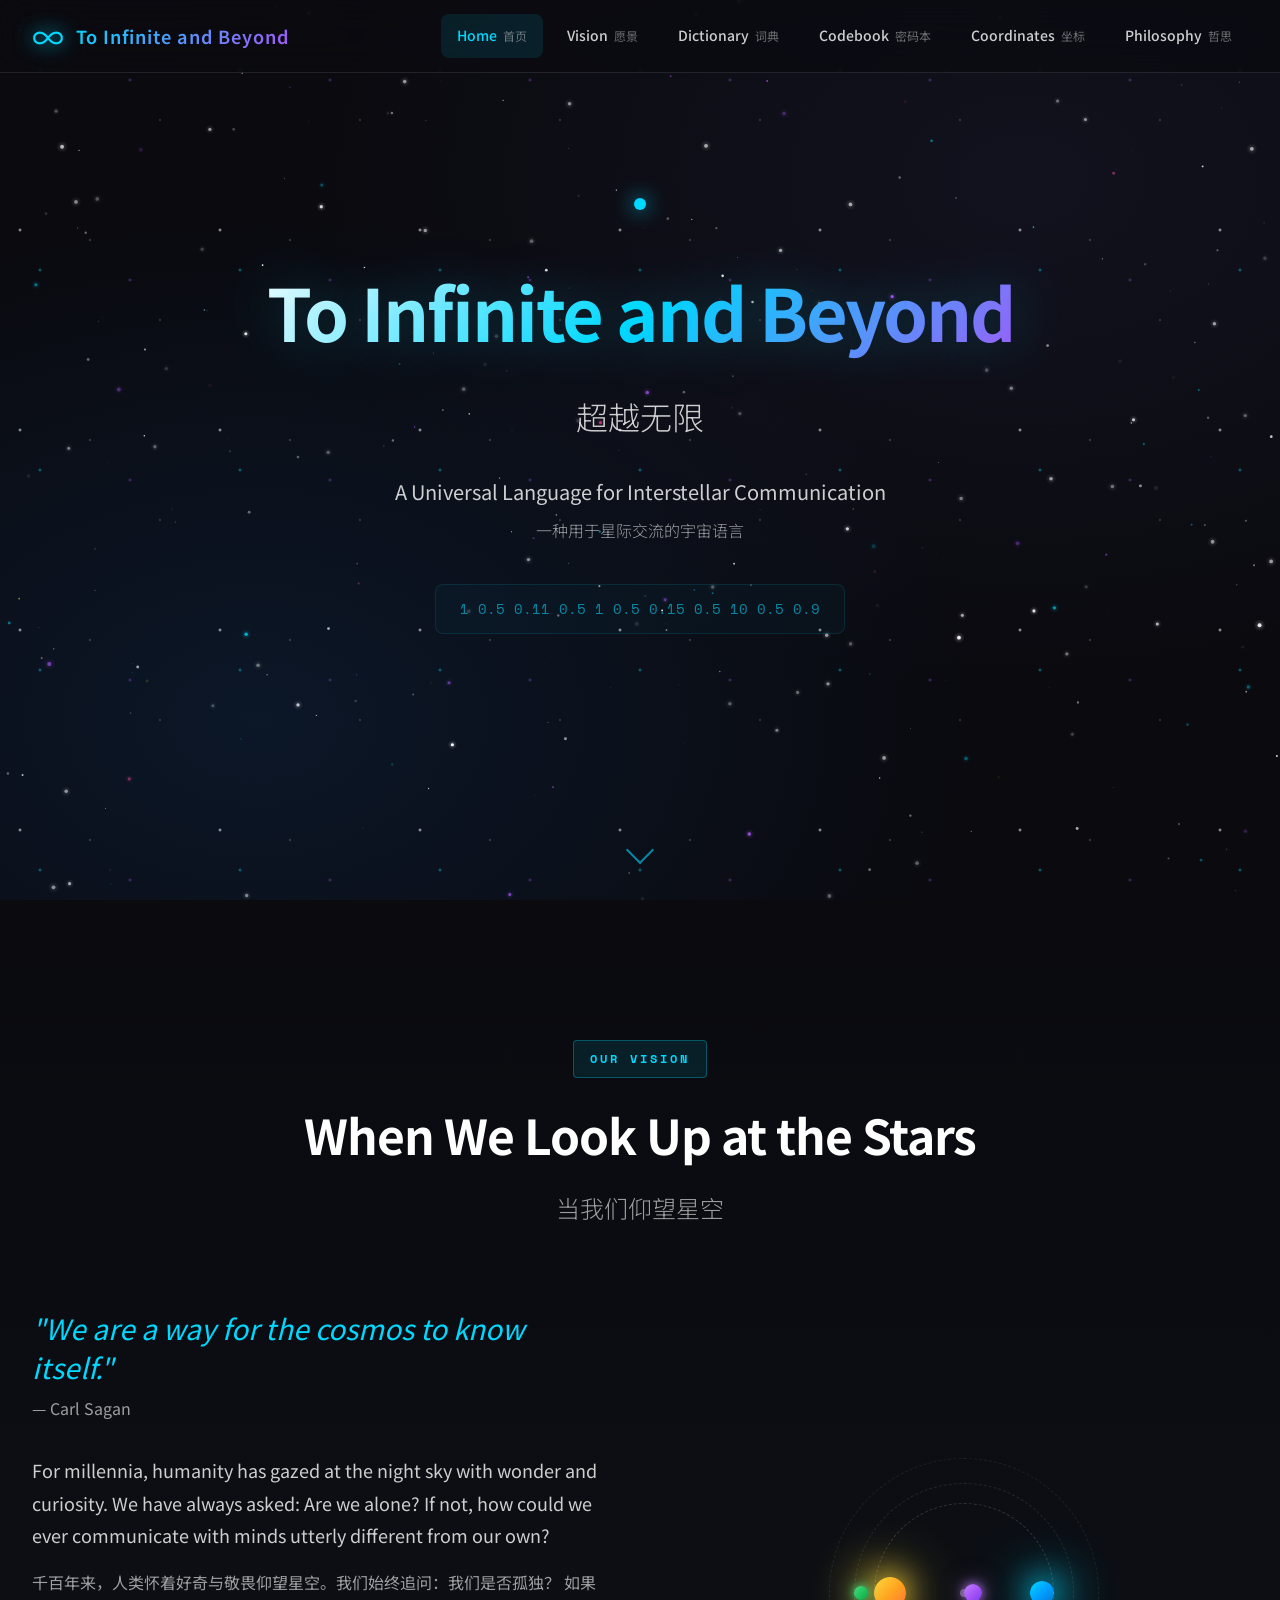
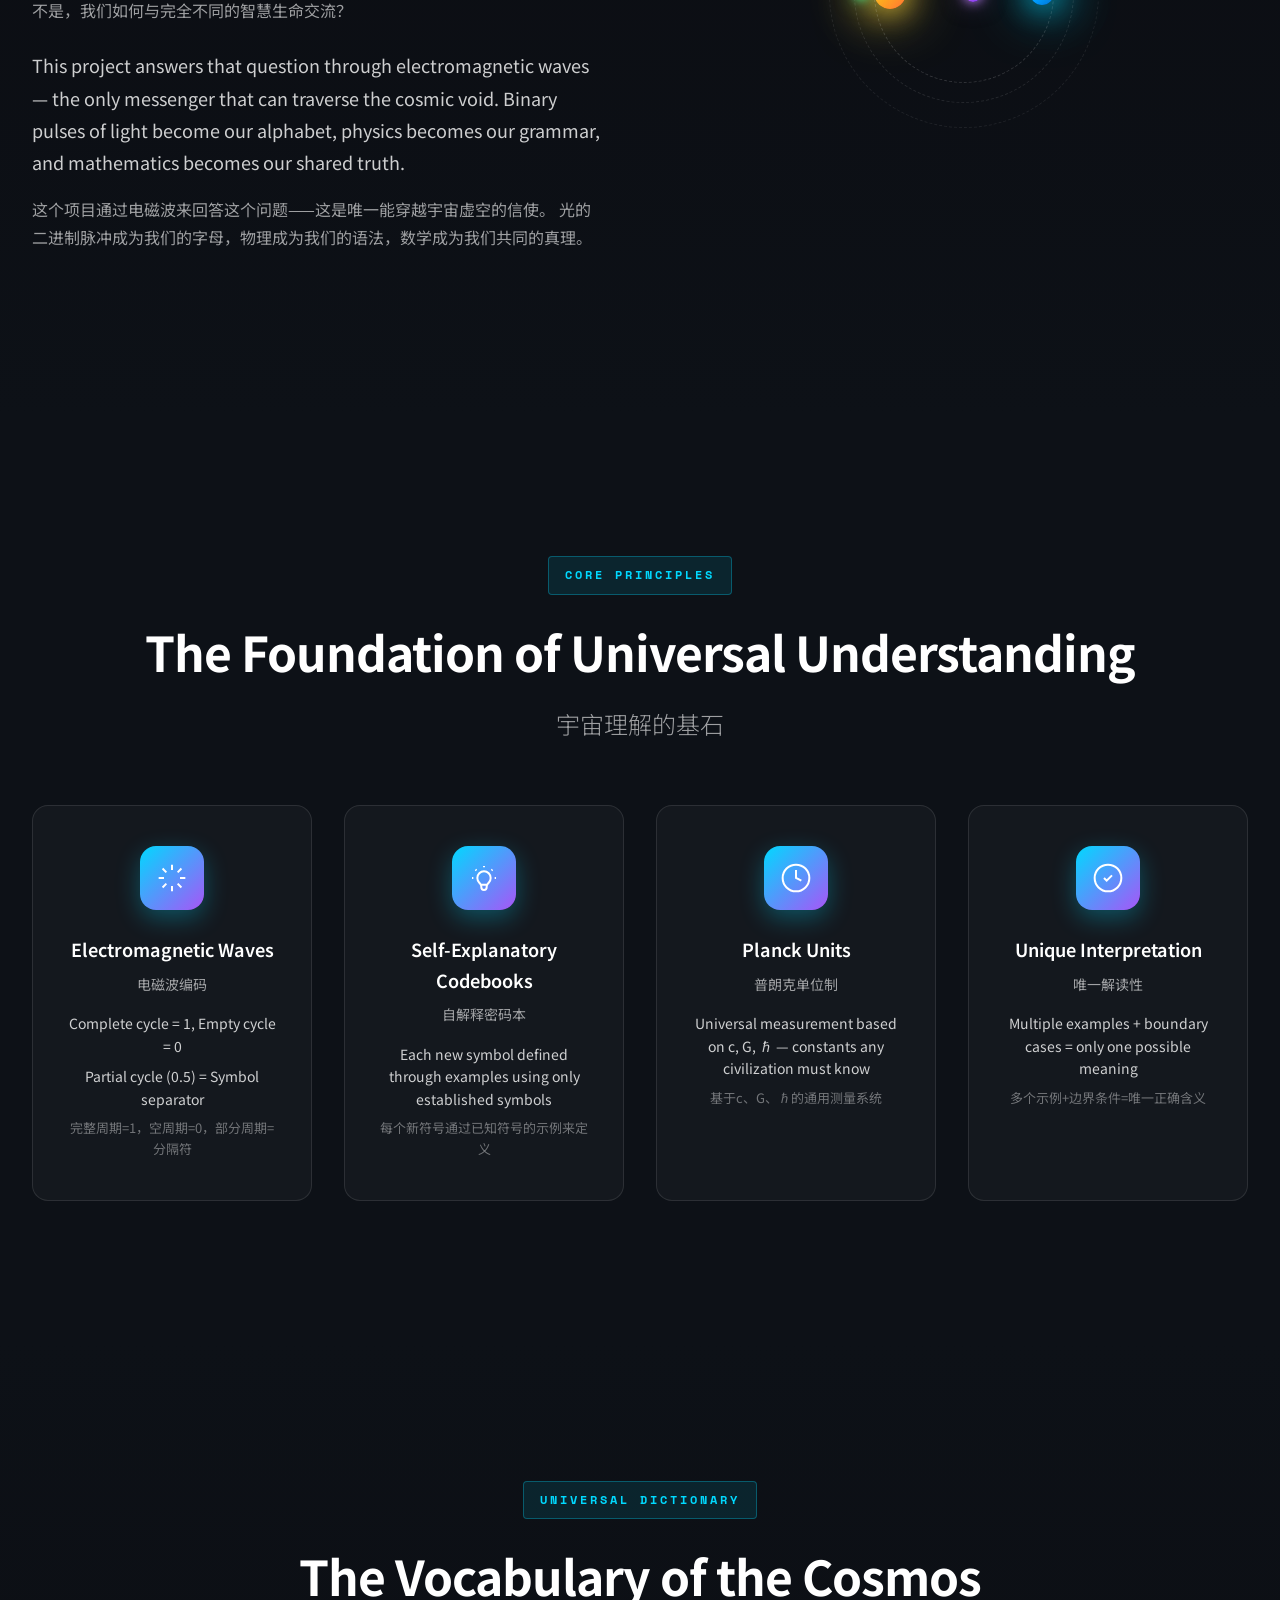
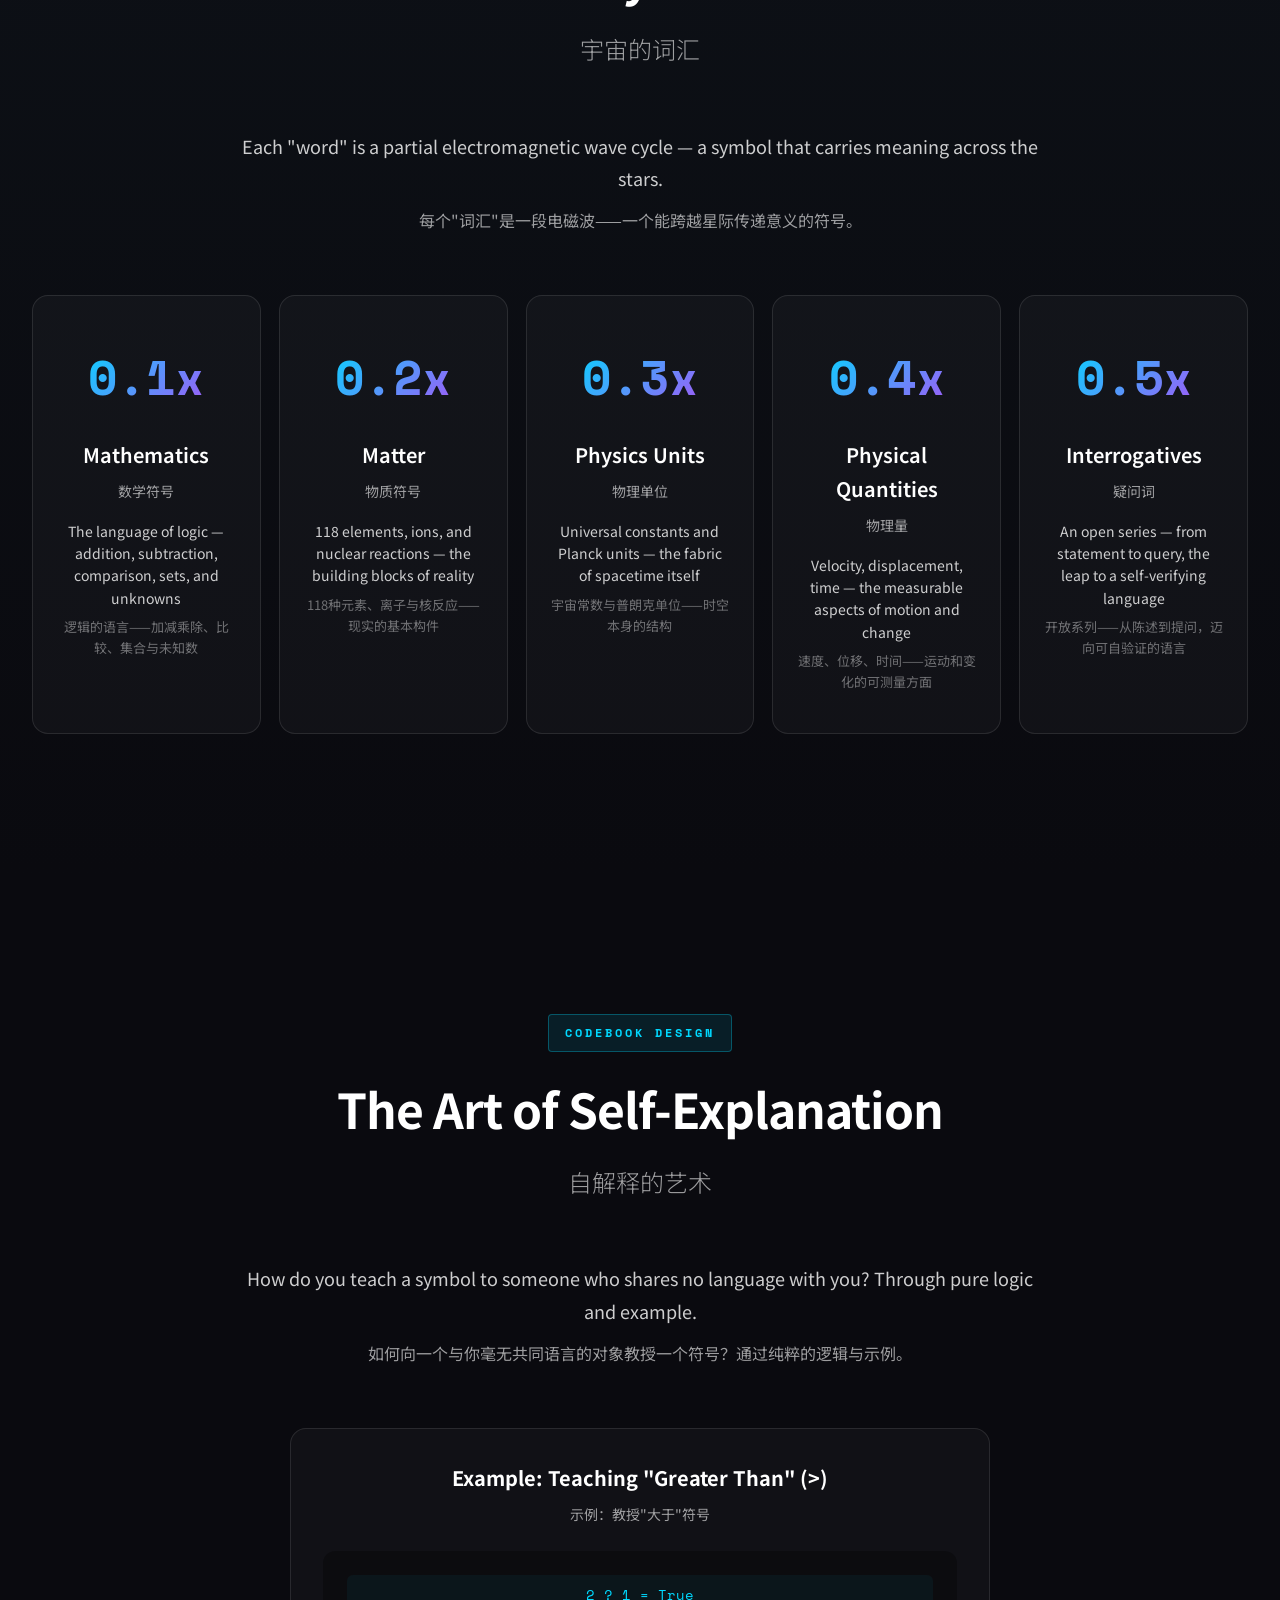
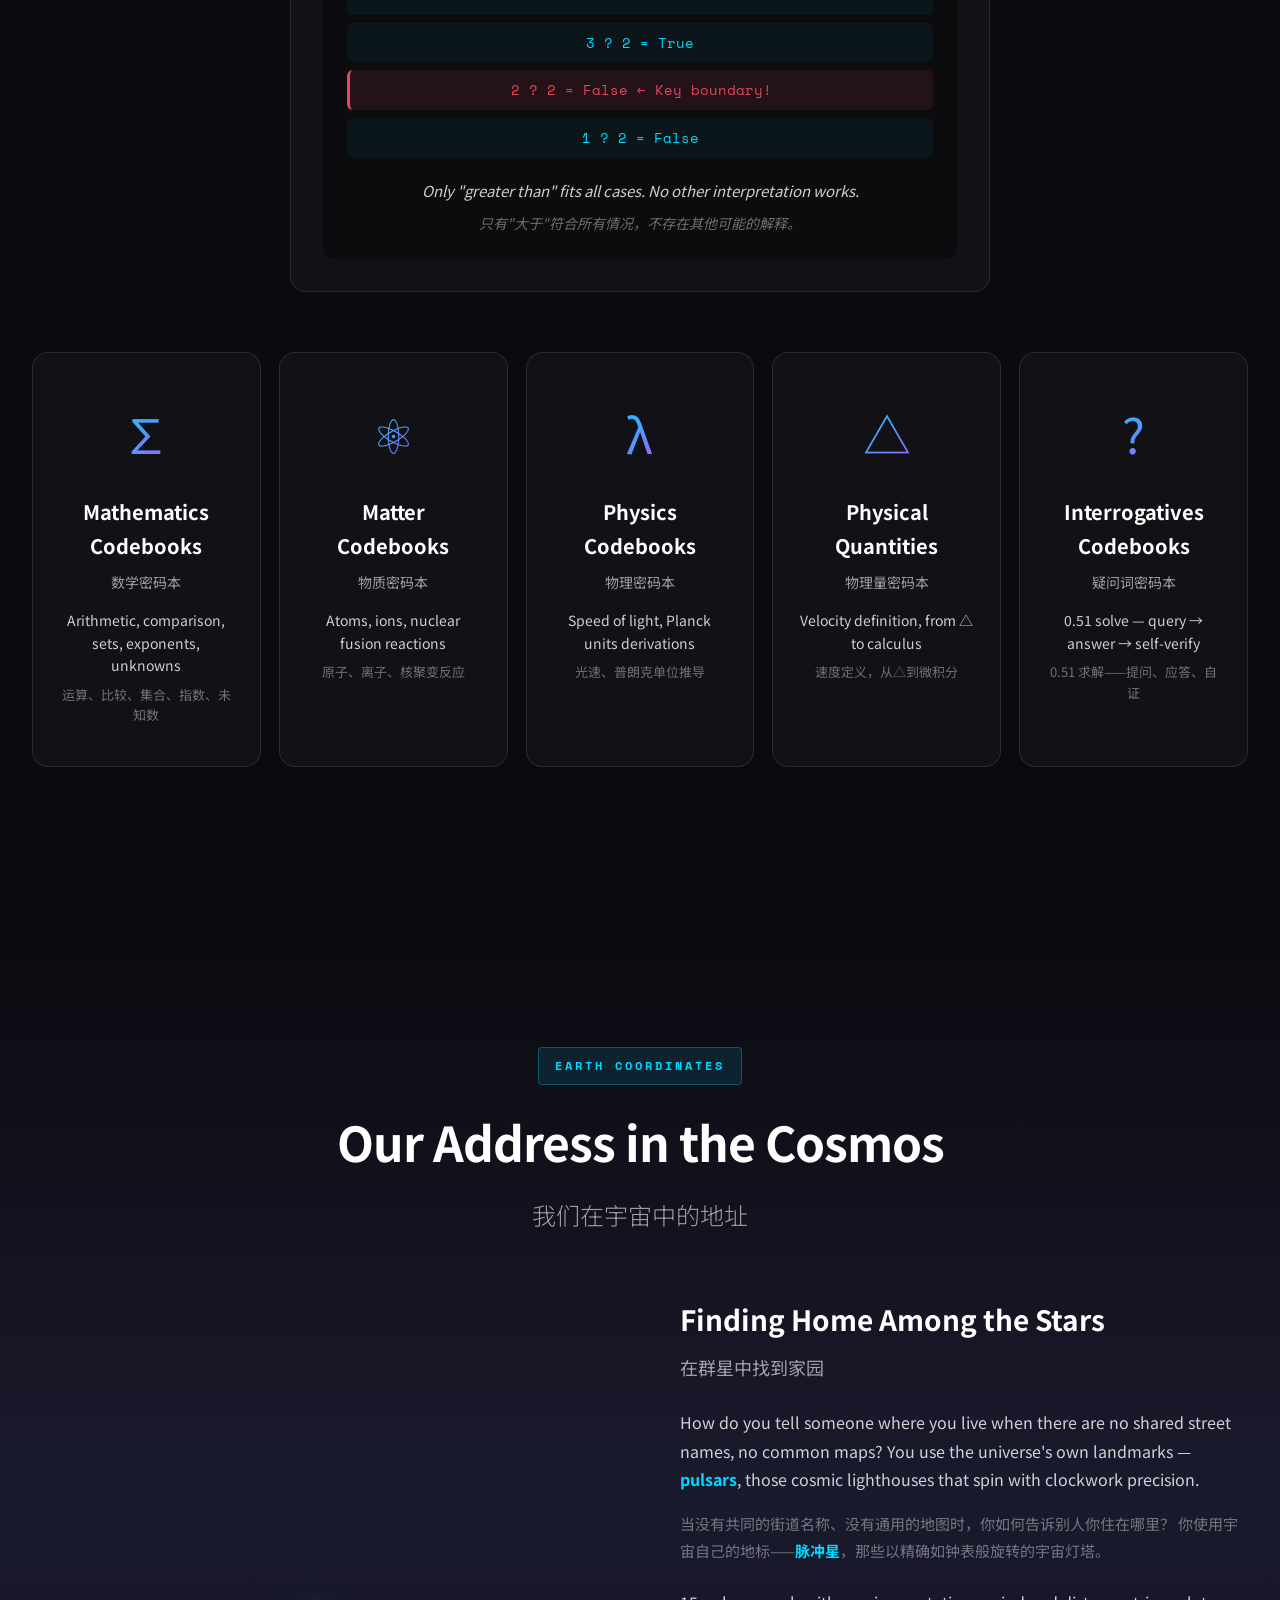
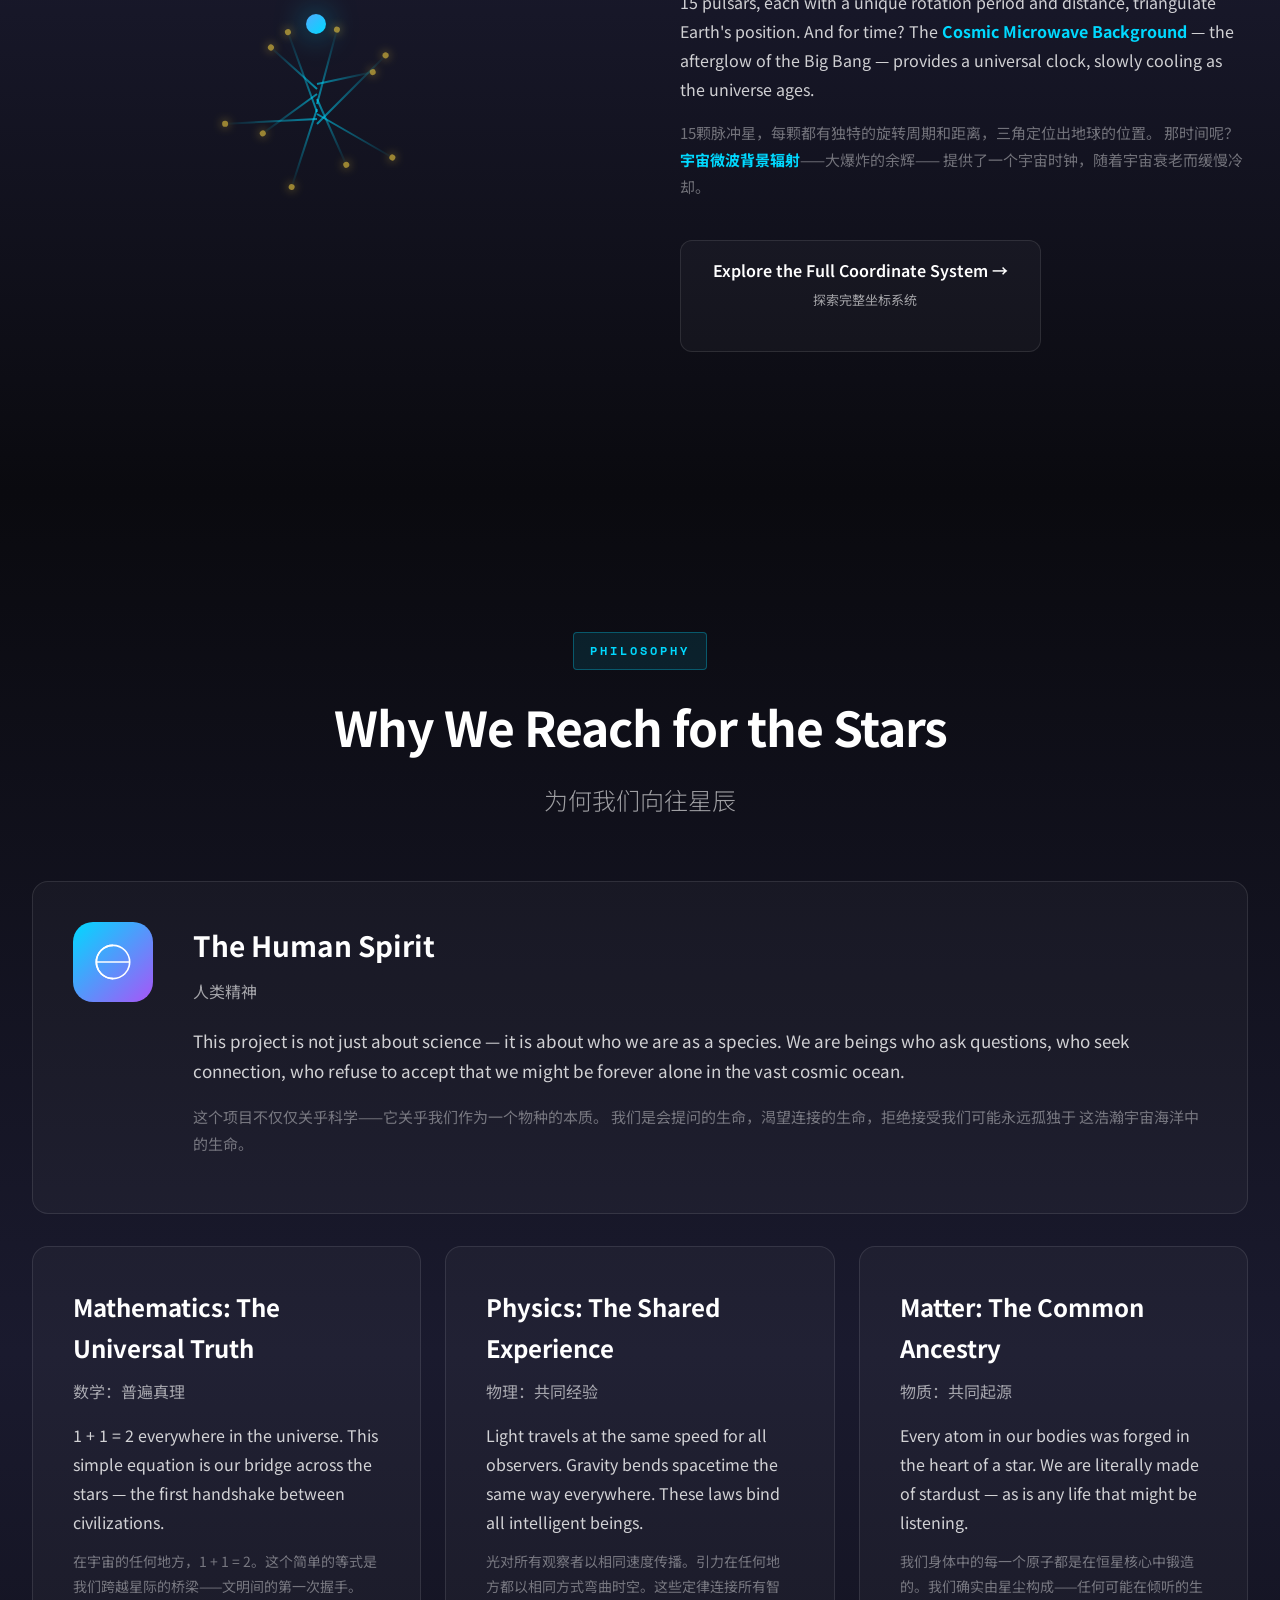
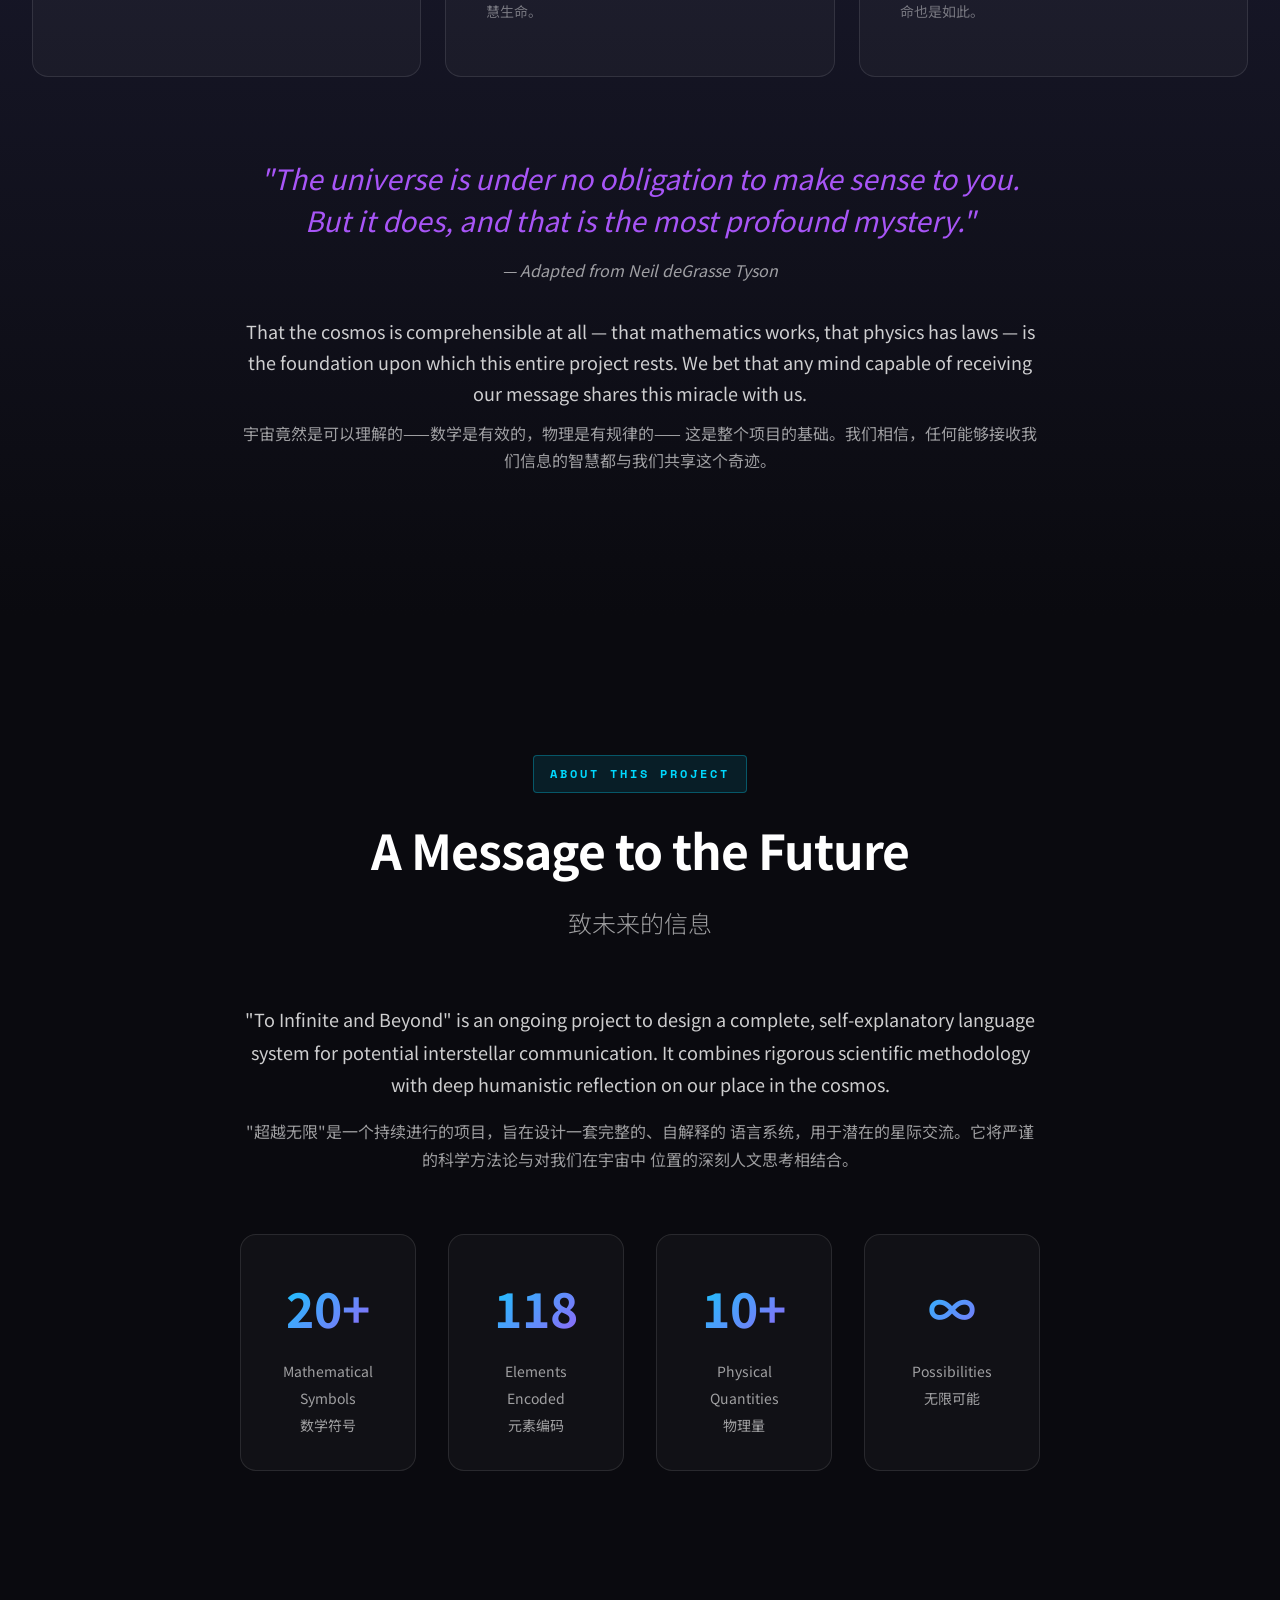
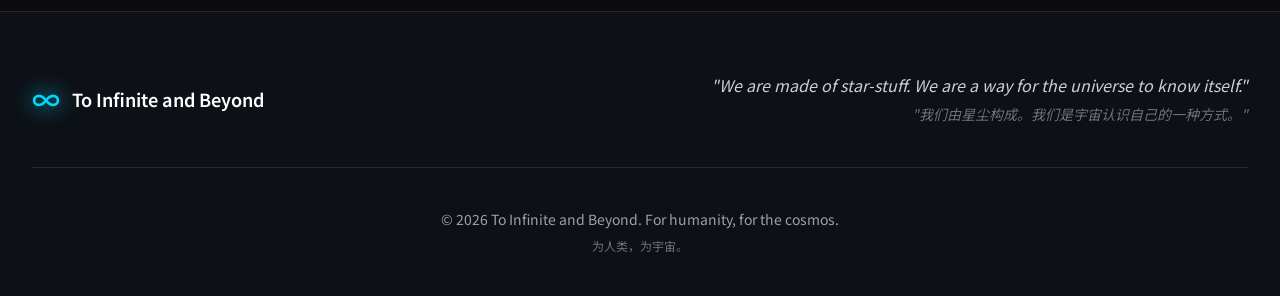
==== commit e15945d9: "Add files via upload" ====
--- a/index.html
+++ b/index.html
@@ -235,10 +235,38 @@
                         <span class="dict-symbol">0.3x</span>
                     </div>
                     <div class="dict-content">
-                        <h3>Physics</h3>
-                        <p class="cn-title">物理符号</p>
+                        <h3>Physics Units</h3>
+                        <p class="cn-title">物理单位</p>
                         <p class="dict-desc">Universal constants and Planck units — the fabric of spacetime itself</p>
                         <p class="dict-desc cn">宇宙常数与普朗克单位——时空本身的结构</p>
+                    </div>
+                    <div class="dict-arrow">→</div>
+                </a>
+
+                <a href="quantities.html" class="dictionary-card">
+                    <div class="dict-card-glow"></div>
+                    <div class="dict-icon">
+                        <span class="dict-symbol">0.4x</span>
+                    </div>
+                    <div class="dict-content">
+                        <h3>Physical Quantities</h3>
+                        <p class="cn-title">物理量</p>
+                        <p class="dict-desc">Velocity, displacement, time — the measurable aspects of motion and change</p>
+                        <p class="dict-desc cn">速度、位移、时间——运动和变化的可测量方面</p>
+                    </div>
+                    <div class="dict-arrow">→</div>
+                </a>
+
+                <a href="interrogatives.html" class="dictionary-card">
+                    <div class="dict-card-glow"></div>
+                    <div class="dict-icon">
+                        <span class="dict-symbol">0.5x</span>
+                    </div>
+                    <div class="dict-content">
+                        <h3>Interrogatives</h3>
+                        <p class="cn-title">疑问词</p>
+                        <p class="dict-desc">An open series — from statement to query, the leap to a self-verifying language</p>
+                        <p class="dict-desc cn">开放系列——从陈述到提问，迈向可自验证的语言</p>
                     </div>
                     <div class="dict-arrow">→</div>
                 </a>
@@ -297,6 +325,22 @@
                     <p class="cn-title">物理密码本</p>
                     <p>Speed of light, Planck units derivations</p>
                     <p class="cn">光速、普朗克单位推导</p>
+                </a>
+
+                <a href="codebook-quantities.html" class="codebook-card">
+                    <div class="cb-icon">△</div>
+                    <h3>Physical Quantities</h3>
+                    <p class="cn-title">物理量密码本</p>
+                    <p>Velocity definition, from △ to calculus</p>
+                    <p class="cn">速度定义，从△到微积分</p>
+                </a>
+
+                <a href="codebook-interrogatives.html" class="codebook-card">
+                    <div class="cb-icon">?</div>
+                    <h3>Interrogatives Codebooks</h3>
+                    <p class="cn-title">疑问词密码本</p>
+                    <p>0.51 solve — query → answer → self-verify</p>
+                    <p class="cn">0.51 求解——提问、应答、自证</p>
                 </a>
             </div>
         </div>
--- a/style.css
+++ b/style.css
@@ -35,7 +35,7 @@
     --transition-slow: all 0.6s cubic-bezier(0.4, 0, 0.2, 1);
 
     --font-mono: 'Space Mono', 'Courier New', monospace;
-    --font-sans: 'Noto Sans SC', -apple-system, BlinkMacSystemFont, 'Segoe UI', sans-serif;
+    --font-sans: 'Noto Sans SC', 'Noto Sans CJK SC', 'Source Han Sans SC', 'PingFang SC', 'Microsoft YaHei', 'Heiti SC', -apple-system, BlinkMacSystemFont, 'Segoe UI', sans-serif;
 }
 
 html {
@@ -48,6 +48,15 @@
     background: var(--cosmic-black);
     line-height: 1.7;
     overflow-x: hidden;
+}
+
+a {
+    color: inherit;
+    text-decoration: none;
+}
+
+a:visited {
+    color: inherit;
 }
 
 .container {
@@ -122,6 +131,7 @@
     font-size: 18px;
     font-weight: 600;
     letter-spacing: 1px;
+    color: var(--aurora-green);
     background: linear-gradient(135deg, var(--aurora-green), var(--aurora-purple));
     -webkit-background-clip: text;
     -webkit-text-fill-color: transparent;
@@ -315,6 +325,7 @@
     font-weight: 700;
     margin-bottom: 16px;
     letter-spacing: -2px;
+    color: #ffffff;
     background: linear-gradient(135deg, #ffffff 0%, var(--aurora-green) 50%, var(--aurora-purple) 100%);
     -webkit-background-clip: text;
     -webkit-text-fill-color: transparent;
@@ -1310,6 +1321,9 @@
     display: grid;
     grid-template-columns: repeat(4, 1fr);
     gap: 32px;
+    width: 100%;
+    max-width: 100%;
+    overflow: hidden;
 }
 
 .stat {
@@ -1318,6 +1332,8 @@
     border: 1px solid var(--border-subtle);
     border-radius: 16px;
     transition: var(--transition);
+    min-width: 0;
+    overflow: hidden;
 }
 
 .stat:hover {
@@ -1328,6 +1344,7 @@
 .stat-number {
     font-size: 48px;
     font-weight: 700;
+    color: var(--aurora-green);
     background: linear-gradient(135deg, var(--aurora-green), var(--aurora-purple));
     -webkit-background-clip: text;
     -webkit-text-fill-color: transparent;
@@ -1339,6 +1356,9 @@
 .stat-label {
     font-size: 14px;
     color: var(--text-muted);
+    word-break: break-word;
+    overflow-wrap: break-word;
+    hyphens: auto;
 }
 
 /* Footer */
@@ -1402,6 +1422,16 @@
 }
 
 /* Responsive Design */
+@media (max-width: 1180px) {
+    .dictionary-links {
+        grid-template-columns: repeat(3, 1fr);
+    }
+
+    .codebook-links {
+        grid-template-columns: repeat(3, 1fr);
+    }
+}
+
 @media (max-width: 1024px) {
     .vision-content {
         grid-template-columns: 1fr;
@@ -1414,6 +1444,14 @@
 
     .project-stats {
         grid-template-columns: repeat(2, 1fr);
+    }
+
+    .dictionary-links {
+        grid-template-columns: repeat(3, 1fr);
+    }
+
+    .codebook-links {
+        grid-template-columns: repeat(3, 1fr);
     }
 }
 
@@ -1489,6 +1527,10 @@
         gap: 24px;
     }
 
+    .philosophy-cards-row {
+        grid-template-columns: 1fr;
+    }
+
     .codebook-example {
         padding: 24px;
     }
@@ -1511,14 +1553,30 @@
     .project-stats {
         grid-template-columns: repeat(2, 1fr);
         gap: 16px;
+        overflow: hidden;
     }
 
     .stat {
         padding: 24px 16px;
+        overflow: hidden;
     }
 
     .stat-number {
         font-size: 36px;
+        word-break: break-word;
+    }
+
+    .stat-label {
+        font-size: 12px;
+        word-break: break-word;
+    }
+
+    .dictionary-links {
+        grid-template-columns: repeat(2, 1fr);
+    }
+
+    .codebook-links {
+        grid-template-columns: repeat(2, 1fr);
     }
 }
 
@@ -1568,6 +1626,36 @@
 
     .element-name {
         font-size: 14px;
+    }
+
+    .project-stats {
+        grid-template-columns: 1fr 1fr;
+        gap: 12px;
+    }
+
+    .stat {
+        padding: 20px 12px;
+    }
+
+    .stat-number {
+        font-size: 28px;
+    }
+
+    .stat-label {
+        font-size: 11px;
+        line-height: 1.3;
+    }
+
+    .philosophy-cards-row {
+        grid-template-columns: 1fr;
+    }
+
+    .dictionary-links {
+        grid-template-columns: 1fr;
+    }
+
+    .codebook-links {
+        grid-template-columns: 1fr;
     }
 }
 
@@ -1615,8 +1703,8 @@
 /* Dictionary Section - Card Links */
 .dictionary-links {
     display: grid;
-    grid-template-columns: repeat(3, 1fr);
-    gap: 24px;
+    grid-template-columns: repeat(5, 1fr);
+    gap: 18px;
 }
 
 .dictionary-card {
@@ -1663,6 +1751,7 @@
     font-family: var(--font-mono);
     font-size: 48px;
     font-weight: 700;
+    color: var(--aurora-green);
     background: linear-gradient(135deg, var(--aurora-green), var(--aurora-purple));
     -webkit-background-clip: text;
     -webkit-text-fill-color: transparent;
@@ -1790,8 +1879,8 @@
 /* Codebook Links */
 .codebook-links {
     display: grid;
-    grid-template-columns: repeat(3, 1fr);
-    gap: 24px;
+    grid-template-columns: repeat(5, 1fr);
+    gap: 18px;
 }
 
 .codebook-card {
@@ -1818,6 +1907,7 @@
 .cb-icon {
     font-size: 48px;
     margin-bottom: 20px;
+    color: var(--aurora-green);
     background: linear-gradient(135deg, var(--aurora-green), var(--aurora-purple));
     -webkit-background-clip: text;
     -webkit-text-fill-color: transparent;
@@ -2033,6 +2123,7 @@
 .subpage-hero h1 {
     font-size: 56px;
     margin-bottom: 16px;
+    color: var(--text-primary);
     background: linear-gradient(135deg, var(--text-primary), var(--aurora-green));
     -webkit-background-clip: text;
     -webkit-text-fill-color: transparent;
@@ -3220,3 +3311,269 @@
         100% { transform: translate(-50%, -50%) rotate(360deg) translateX(60px); }
     }
 }
+
+/* ============================================
+   MOBILE RESPONSIVE FIXES - FINAL OVERRIDES
+   ============================================ */
+
+/* 手机端修复：三个卡片垂直排列 + 数据不超出容器 */
+@media (max-width: 768px) {
+    /* Philosophy section 三个卡片垂直排列 */
+    .philosophy-cards-row {
+        display: grid !important;
+        grid-template-columns: 1fr !important;
+        gap: 20px !important;
+    }
+
+    /* Dictionary section 平板 2 列 */
+    .dictionary-links {
+        display: grid !important;
+        grid-template-columns: repeat(2, 1fr) !important;
+        gap: 20px !important;
+    }
+
+    /* Codebook section 平板 2 列 */
+    .codebook-links {
+        display: grid !important;
+        grid-template-columns: repeat(2, 1fr) !important;
+        gap: 20px !important;
+    }
+
+    /* About section - 让数据统计使用全宽 */
+    .about-content {
+        max-width: 100% !important;
+    }
+
+    /* About section 数据统计横向排列不超出容器 */
+    .project-stats {
+        display: grid !important;
+        grid-template-columns: repeat(4, 1fr) !important;
+        gap: 10px !important;
+        width: 100% !important;
+        max-width: 100% !important;
+        box-sizing: border-box !important;
+    }
+
+    .stat {
+        padding: 16px 10px !important;
+        min-width: 0 !important;
+        box-sizing: border-box !important;
+        text-align: center !important;
+    }
+
+    .stat-number {
+        font-size: 28px !important;
+    }
+
+    .stat-label {
+        font-size: 10px !important;
+        line-height: 1.3 !important;
+        word-break: break-word !important;
+        hyphens: auto !important;
+    }
+}
+
+@media (max-width: 480px) {
+    /* 更小屏幕的额外调整 */
+    .philosophy-cards-row {
+        grid-template-columns: 1fr !important;
+    }
+
+    .dictionary-links {
+        grid-template-columns: 1fr !important;
+    }
+
+    .codebook-links {
+        grid-template-columns: 1fr !important;
+    }
+
+    /* 小屏幕保持4列横向排列 */
+    .project-stats {
+        grid-template-columns: repeat(4, 1fr) !important;
+        gap: 8px !important;
+    }
+
+    .stat {
+        padding: 14px 8px !important;
+        border-radius: 12px !important;
+    }
+
+    .stat-number {
+        font-size: 24px !important;
+        margin-bottom: 6px !important;
+    }
+
+    .stat-label {
+        font-size: 9px !important;
+        line-height: 1.25 !important;
+    }
+}
+
+@media (max-width: 380px) {
+    /* 超小屏幕 */
+    .project-stats {
+        grid-template-columns: repeat(4, 1fr) !important;
+        gap: 6px !important;
+    }
+
+    .stat {
+        padding: 12px 6px !important;
+        border-radius: 10px !important;
+    }
+
+    .stat-number {
+        font-size: 20px !important;
+        margin-bottom: 4px !important;
+    }
+
+    .stat-label {
+        font-size: 8px !important;
+        line-height: 1.2 !important;
+    }
+}
+
+/* ============================================
+   EARTH COORDINATES PAGE - MOBILE FIXES
+   脉冲星数据在手机端的显示修复
+   ============================================ */
+
+@media (max-width: 768px) {
+    /* 脉冲星表格容器 */
+    .pulsar-table {
+        padding: 20px !important;
+        overflow: hidden !important;
+    }
+
+    /* 脉冲星列表 */
+    .pulsar-list {
+        gap: 16px !important;
+    }
+
+    /* 每个脉冲星项目 */
+    .pulsar-item {
+        padding: 16px !important;
+        overflow: hidden !important;
+    }
+
+    /* 脉冲星项目内的代码块 - 允许换行和横向滚动 */
+    .pulsar-item code {
+        font-size: 11px !important;
+        word-break: break-all !important;
+        white-space: pre-wrap !important;
+        overflow-x: auto !important;
+        display: block !important;
+        max-width: 100% !important;
+    }
+
+    /* 翻译文字 */
+    .pulsar-item span[style*="font-size: 12px"] {
+        font-size: 11px !important;
+        display: block !important;
+        margin-top: 8px !important;
+    }
+
+    /* 编码格式说明区域 */
+    .codebook-explanation {
+        padding: 16px !important;
+    }
+
+    .codebook-explanation code {
+        font-size: 10px !important;
+        word-break: break-all !important;
+        white-space: pre-wrap !important;
+    }
+
+    /* 示例格式区域 */
+    .codebook-explanation div[style*="padding: 10px"] code {
+        font-size: 9px !important;
+        line-height: 1.4 !important;
+    }
+
+    /* CMB编码区域 */
+    .cmb-encoding .encoding-box code {
+        font-size: 10px !important;
+        word-break: break-all !important;
+        white-space: pre-wrap !important;
+        line-height: 1.5 !important;
+    }
+
+    /* 人类单位表格横向滚动 */
+    .pulsar-table div[style*="overflow-x: auto"] {
+        overflow-x: auto !important;
+        -webkit-overflow-scrolling: touch !important;
+    }
+
+    .pulsar-table table {
+        font-size: 12px !important;
+        min-width: 500px !important;
+    }
+
+    .pulsar-table th,
+    .pulsar-table td {
+        padding: 8px 6px !important;
+    }
+
+    /* 时间坐标部分 */
+    .temporal-significance .significance-grid {
+        grid-template-columns: 1fr !important;
+    }
+
+    /* 完整地址部分 */
+    .address-summary {
+        grid-template-columns: 1fr !important;
+    }
+
+    /* 脉冲星介绍部分 */
+    .pulsar-intro {
+        grid-template-columns: 1fr !important;
+    }
+
+    .pulsar-visual-large {
+        margin: 0 auto 32px !important;
+    }
+
+    /* CMB部分 */
+    .cmb-content {
+        grid-template-columns: 1fr !important;
+    }
+
+    .cmb-visual {
+        margin: 0 auto 32px !important;
+    }
+}
+
+@media (max-width: 480px) {
+    /* 更小屏幕 - 脉冲星数据进一步优化 */
+    .pulsar-item {
+        padding: 12px !important;
+    }
+
+    .pulsar-item code {
+        font-size: 9px !important;
+        padding: 6px 8px !important;
+        line-height: 1.4 !important;
+    }
+
+    .pulsar-item span[style*="font-size: 12px"] {
+        font-size: 10px !important;
+    }
+
+    /* 脉冲星编号和名称 */
+    .pulsar-item > div:first-child {
+        flex-wrap: wrap !important;
+    }
+
+    .pulsar-item > div:first-child span[style*="font-size: 15px"] {
+        font-size: 13px !important;
+    }
+
+    /* 编码格式说明 */
+    .codebook-explanation div[style*="padding: 10px"] code {
+        font-size: 8px !important;
+    }
+
+    /* CMB编码 */
+    .cmb-encoding .encoding-box code {
+        font-size: 9px !important;
+    }
+}
